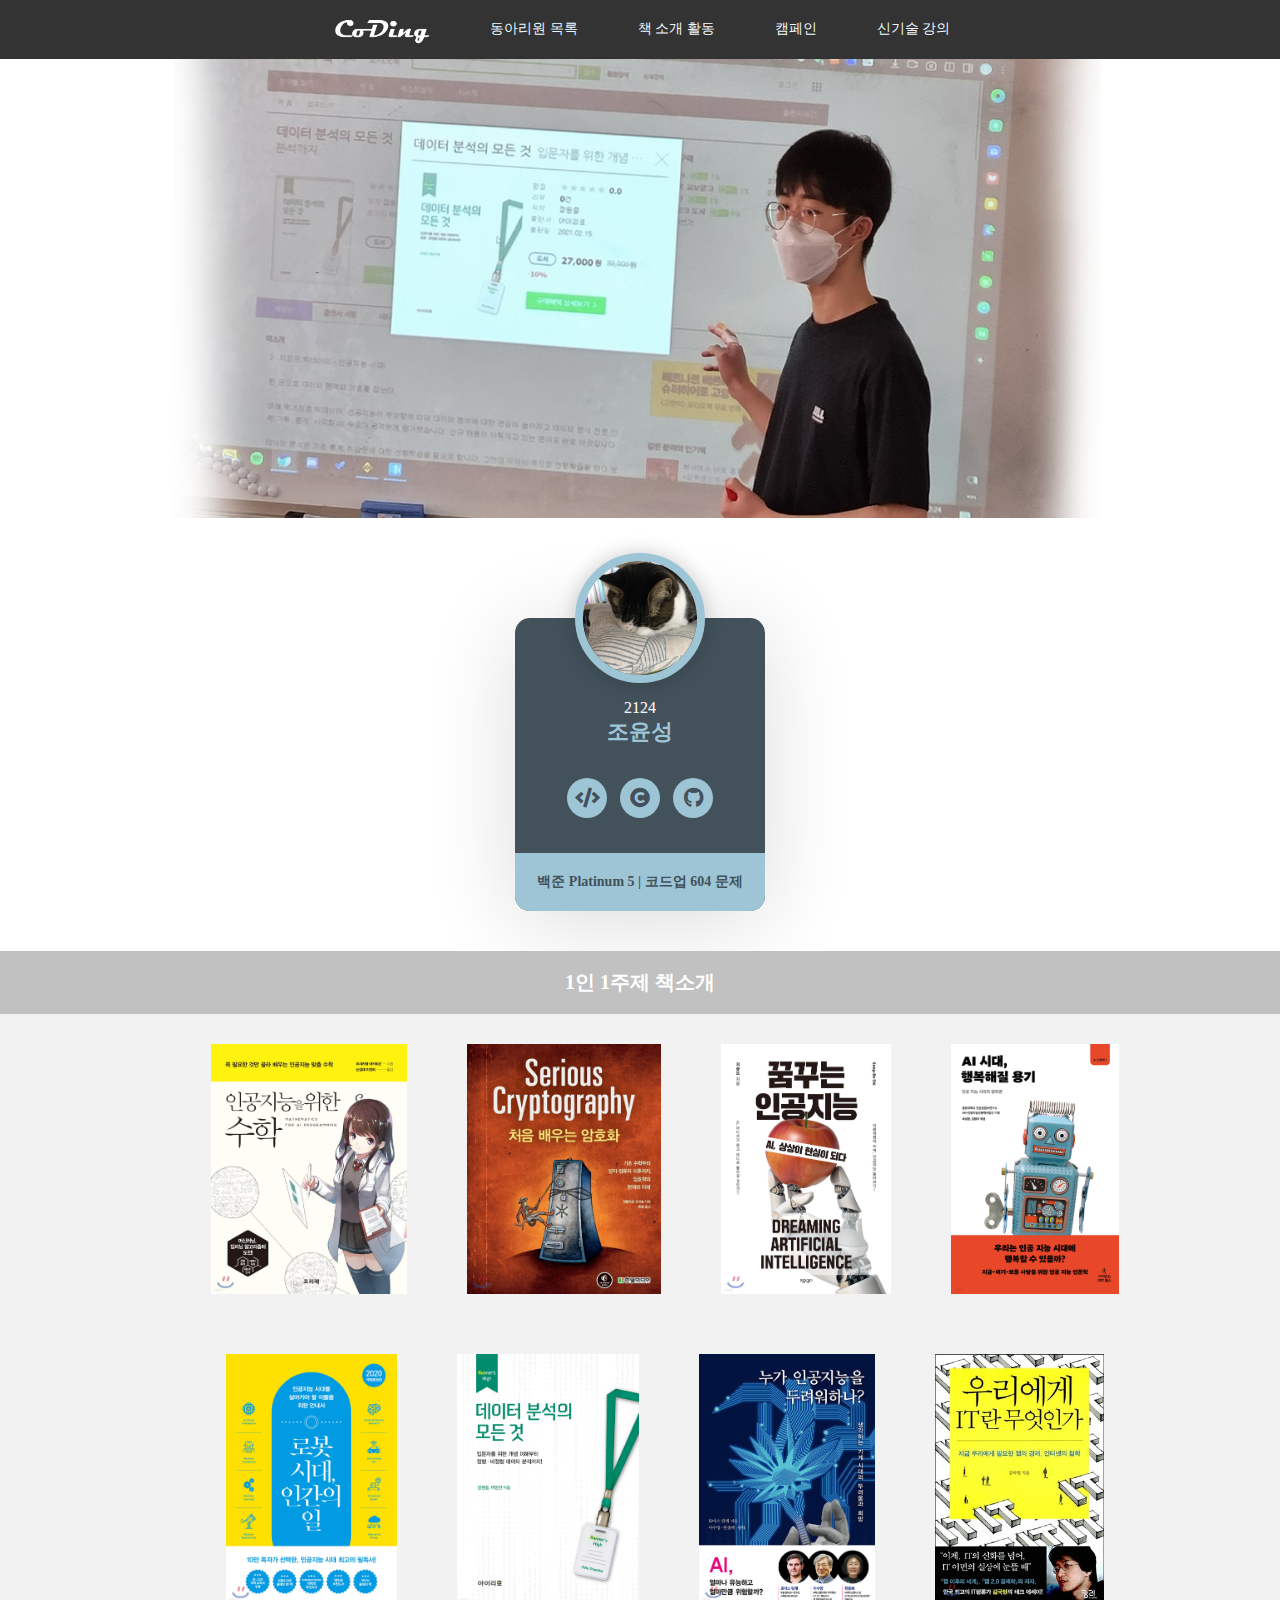
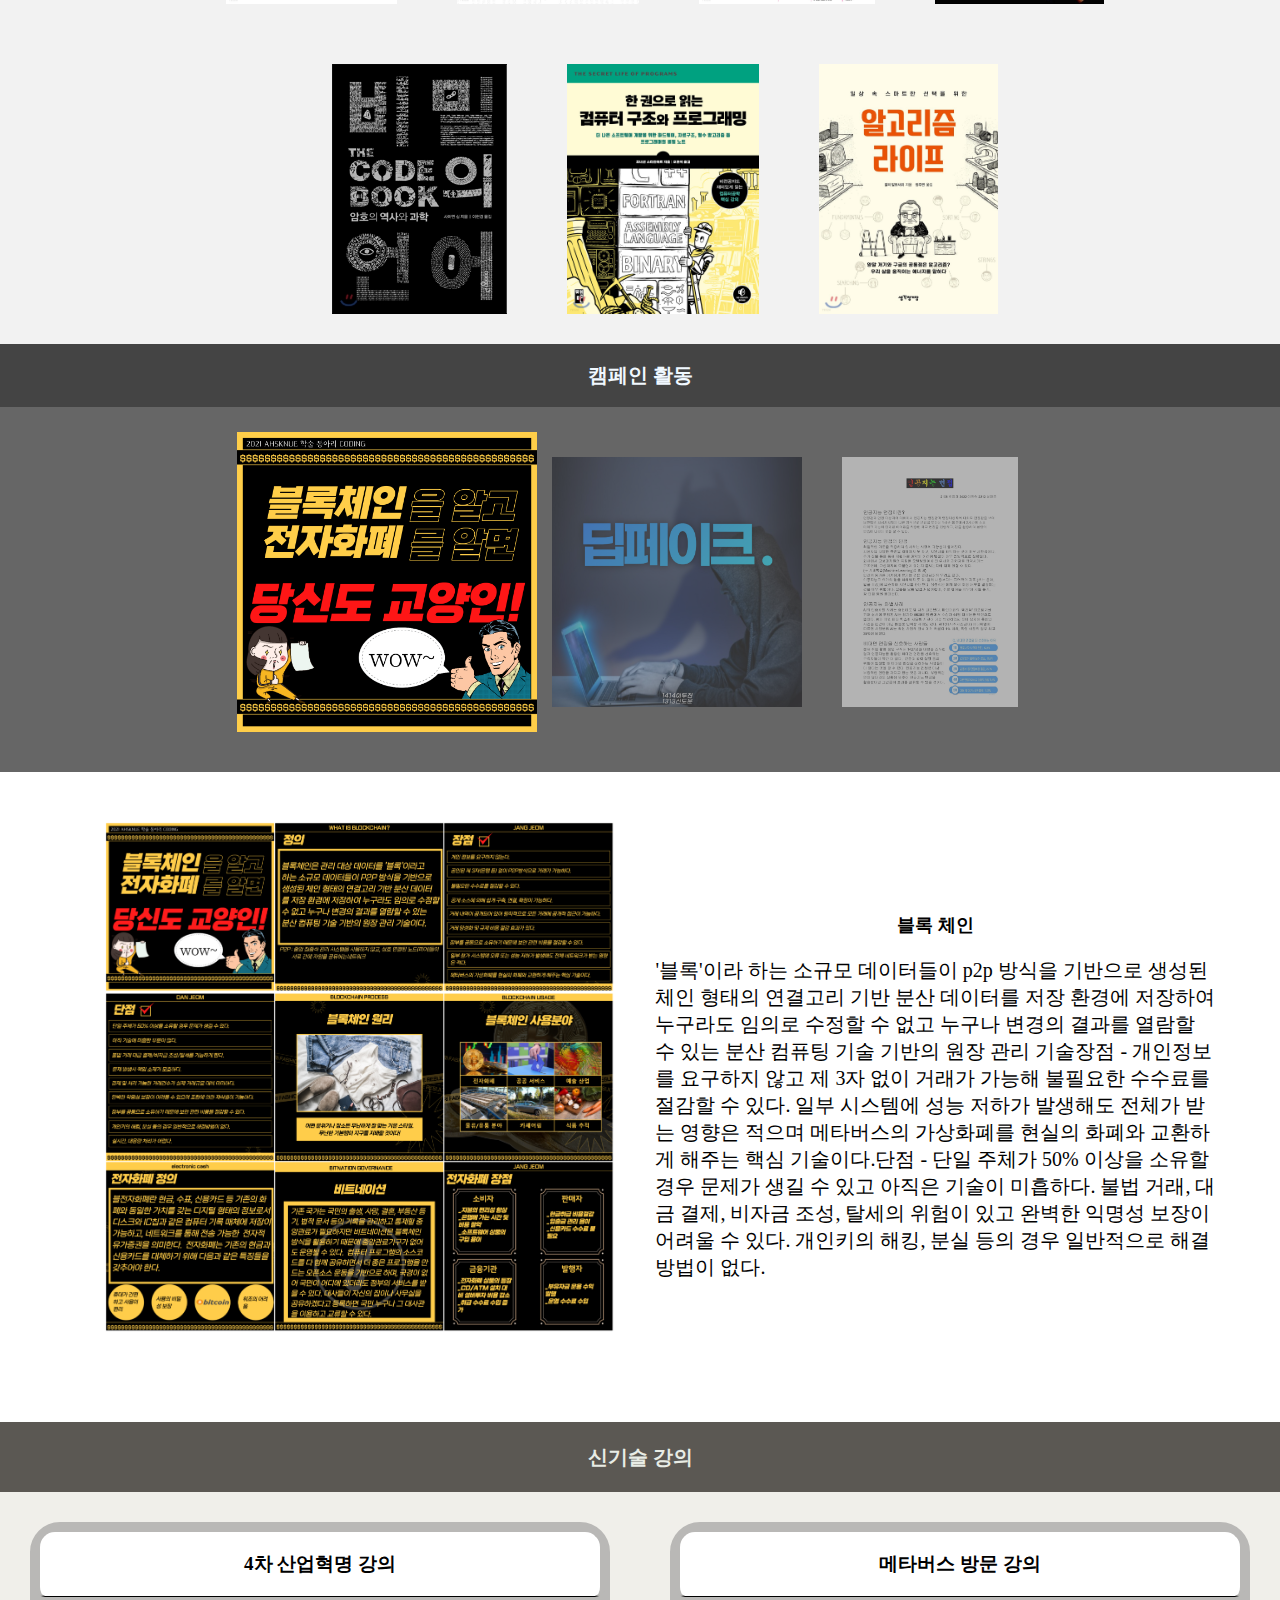
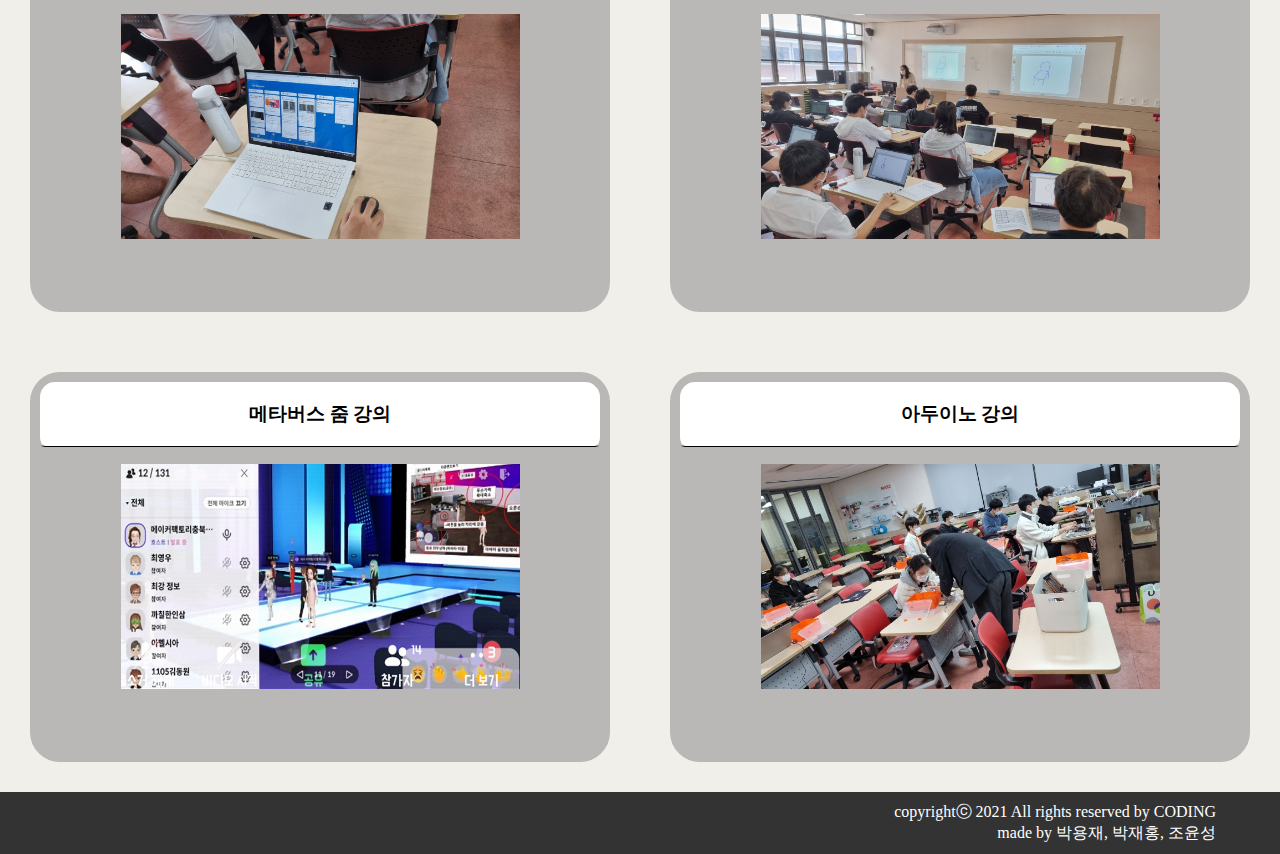
==== index.html @ 2e42cac3 "Merge branch 'Gangee' of https://github.com/i12345l/coding" ====
<html>
<head>
  <meta charset="UTF-8">
  <meta http-equiv="X-UA-Compatible" content="IE=edge">
  <meta name="viewport" content="width=device-width, initial-scale=1.0">
  <link rel="stylesheet" href="https://cdnjs.cloudflare.com/ajax/libs/font-awesome/5.15.3/css/all.min.css"/>
  <link rel="stylesheet" href="profile.css">

  <link rel="stylesheet" href="index.css" />
  <link rel="stylesheet" href="campaign.css" />
  <link rel="stylesheet" href="book.css" />
  <link rel="stylesheet" href="oj.css" />
  <link rel="stylesheet" href="./dist/assets/owl.carousel.min.css"/>
  <link rel="stylesheet" href="./dist/assets/owl.theme.default.css"/>
  <link rel="stylesheet" href="gangee.css"/> 
  <script type="text/javascript" src="index.js"></script>
  <script type="text/javascript" src="book.js"></script>
  <script type="text/javascript" src="info.js"></script>
  <title>CODING</title>
</head>
<body style="margin:0">
  <div id="logo_area">
    <a href="#logo" class="logo_button" width="100px" style="margin-top:35px;"><img src="image/CODING_LOGO.png"/ width="100px"> </a>
    <a href="#Profile_Area" class="logo_button">동아리원 목록</a>
    <a href="#book_area" class="logo_button">책 소개 활동</a>
    <a href="#campaign_area" class="logo_button">캠페인</a>
    <a href="#lecture_area" class="logo_button">신기술 강의</a>
  </div>
    <div id="logo" class="owl-carousel owl-theme">
      <div class="main_banner owl-carousel owl-theme">
        <div class="item first">
          <li><img src="image/신성빈 발표.jpg"  height="100%" ></li>
        </div>
        <div class="item second">
          <li><img src="image/인공지능 특강.jpg" height="100%"></li>
        </div>
        <div class="item third">
          <li><img src="image/코코딩.jpg"height="100%"></li>
        </div>
      </div>
    </div>
    <script src="./dist/jquery.js"></script>
    <script src="./dist/owl.carousel.min.js"></script>
    <script src="./js/app.js"></script>
  <div id="Profile_Area">
    <div class="card">
      <div class="card-header">
        <img src="image/프로필/조윤성.jpg" alt="Profile Image" class="profile-img">
      </div>
      <div class="card-body">
          <br>
          <p class="mail">2124</p>
          <a class="name">조윤성</a>
      </div>
      <div class="social-links">
        <a href="https://solved.ac/profile/i12345l" target="_blank" class="fa fa-code social-icon"></a>
        <a href="https://www.codeup.kr/userinfo.php?user=ahs1423" target="_blank" class="fa fa-copyright social-icon"></a>
        <a href="https://github.com/i12345l" target="_blank" class="fab fa-github social-icon"></a>
      </div>
      <div class="card-footer">
          <p class="count"><span>백준</span> Platinum 5 | <span>코드업</span> 604 문제</p>
      </div>
    </div>
  </div>
  <div id="book_area">
    <div id="book_title">1인 1주제 책소개</div>
    <div class="Select_Book_Area">
      <img class="Select_Book" src="image/도서/조윤성 인공지능을 위한 수학.jpg" onmouseenter="bookZoomIn(event,0)" onmouseleave="bookZoomOut(event)" onclick="BookClickOn(event, 0)">
      <img class="Select_Book" src="image/도서/김서현 처음 배우는 암호화.jpg" onmouseenter="bookZoomIn(event,1)" onmouseleave="bookZoomOut(event)" onclick="BookClickOn(event, 1)">
      <img class="Select_Book" src="image/도서/박용재 꿈꾸는 인공지능.jpg" onmouseenter="bookZoomIn(event,2)" onmouseleave="bookZoomOut(event)" onclick="BookClickOn(event, 2)">
      <img class="Select_Book" src="image/도서/박재홍 AI 시대 행복해질 용기.jpg" onmouseenter="bookZoomIn(event,3)" onmouseleave="bookZoomOut(event)" onclick="BookClickOn(event, 3)">
      <img class="Select_Book" src="image/도서/심경은 로봇 시대 인간의 일.jpg" onmouseenter="bookZoomIn(event,4)" onmouseleave="bookZoomOut(event)" onclick="BookClickOn(event, 4)">
      <img class="Select_Book" src="image/도서/신성빈 데이터 분석의 모든 것.jpg" onmouseenter="bookZoomIn(event,5)" onmouseleave="bookZoomOut(event)" onclick="BookClickOn(event, 5)">
      <img class="Select_Book" src="image/도서/이진혁 누가 인공지능을 두려워하나.jpg" onmouseenter="bookZoomIn(event,6)" onmouseleave="bookZoomOut(event)" onclick="BookClickOn(event, 6)">
      <img class="Select_Book" src="image/도서/박충훈 우리에게 IT란 무엇인가.jpg" onmouseenter="bookZoomIn(event,7)" onmouseleave="bookZoomOut(event)" onclick="BookClickOn(event, 7)">
      <img class="Select_Book" src="image/도서/신도윤 비밀의 언어.jpg" onmouseenter="bookZoomIn(event,8)" onmouseleave="bookZoomOut(event)" onclick="BookClickOn(event, 8)">
      <img class="Select_Book" src="image/도서/최영우 한 권으로 읽는 컴퓨터 구조와 프로그래밍.jpg" onmouseenter="bookZoomIn(event,9)" onmouseleave="bookZoomOut(event)" onclick="BookClickOn(event, 9)">
      <img class="Select_Book" src="image/도서/이두진 알고리즘 라이프.jpg" onmouseenter="bookZoomIn(event,10)" onmouseleave="bookZoomOut(event)" onclick="BookClickOn(event, 10)">
    </div>
  </div>
  
  <div class="Book_Modal">
    <div class="Book_Modal_Content" >
      <button class="Book_X_Button" onclick="BookClickOff(event)">X</button>
      <img id="Book_img" class="Book_In_Modal">
      <div id="Book_Text" class="Book_In_Text">text</div>
    </div>
  </div>

  <div id="campaign_area">
    <div id="campaign_title">캠페인 활동</div>
    <div id="campaign_img">
    <img
      id="info_img1"
      class="img-info"
      src="image/인포그래픽/001.png"
      onmouseenter="infoZoomIn(event, 0)"
      onmouseleave="infoZoomOut(event, 0)"
      onclick="goTog(event,0)"
    />
    <img
      id="info_img2"
      class="img-info"
      src="image/인포그래픽/딥페이크/0001.jpg"
      onmouseenter="infoZoomIn(event, 1)"
      onmouseleave="infoZoomOut(event, 1)"
      onclick="goTog(event,1)"
    />
    <img
    id="info_img3"
      class="img-info"
      src="image/인포그래픽/0001.jpg"
      onmouseenter="infoZoomIn(event, 2)"
      onmouseleave="infoZoomOut(event, 2)"
      onclick="goTog(event,2)"
    />
    </div>
    <div id="campaign_detail">
      <div class="campaign_in">
      </div>
      <img
        class="campaign_in"
        id="c_detail_img"
        src="image/인포그래픽/비트코인 1짤.png"
        height="550px"
      />
      <div class="campaign_in" id="c_texts">
        <div style="font-size: 18px;" id="c_detail_t">블록체인</div>
        <div id="c_detail_text">text</div>
      </div>
    </div>
  </div>
  <div id="lecture_area">
    <div id="lt_title">신기술 강의</div>
    <div id="lt_detail">
      <div class="lt_object">
        <div class="lt_name">4차 산업혁명 강의</div>
          <div class="lt_image"><img src="image/서울사이버대학.jpg" width="70%"></div>
      </div>
      <div class="lt_object">
        <div class="lt_name">메타버스 방문 강의 </div>
        <div class="lt_image"><img src="image/서울온라인대학.jpg" width="70%"></div>
      </div>
    </div>
  </div>
  </div>
 <div id="lecture_area">
    <div id="lt_detail">
      <div class="lt_object">
        <div class="lt_name">메타버스 줌 강의</div>
          <div class="lt_image"><img src="image/서울줌대학.jpg" width="70%"></div>
      </div>
      <div class="lt_object">
        <div class="lt_name">아두이노 강의 </div>
        <div class="lt_image"><img src="image/aduino.png" width="70%"></div>
      </div>
    </div>
  </div>

  </div>
  <div id="bottom">
    copyrightⓒ 2021 All rights reserved by CODING<br>
    made by 박용재, 박재홍, 조윤성  
</body>
</html>
---- profile.css ----
.card {
    flex-basis: 100%;
    max-width: 250px;
    margin: 30px auto 0;
    background-color: #42515a;
    box-shadow: 0 10px 90px #00000024;
    text-align: center;
    font-size: 20px;
    border-radius: 15px;
}

.card .card-header {
    position: relative;
    height: 48px;
}

.card .card-header .profile-img {
    width: 130px;
    height: 130px;
    border-radius: 1000px;
    position: absolute;
    left: 50%;
    transform: translate(-50%, -50%);
    border: 8px solid #9EC5D5;
    box-shadow: 0 0 20px #00000033;
}

.card .card-header .profile-img:hover {
    width: 180px;
    height: 180px;
    border: 8px solid #BEEBFD;
}


* {
    margin: 0;
    padding: 0;
    box-sizing: border-box;
    text-decoration: none;
    transition: 0.3s;
}

body {
    font-family: "Montserrat";
    color: #42515a;
}

.card .card-body {
    padding: 10px 40px;
    height: 77px;
}

.card .card-body .name {
    margin-top: 30px;
    font-size: 22px;
    font-weight: bold;
    color: #9EC5D5;
}

.card .card-body .name:hover {
    margin-top: 30px;
    font-size: 24px;
    color: #BEEBFD;
}

.card .card-body .mail {
    font-size: 16px;
    color: #ffffff;
}

.card .card-body .mail:hover {
    font-size: 16px;
    color: #ffffff;
}

.card .card-body .job {
    margin-top: 10px;
    font-size: 14px;
}

.card .social-links {
    display: flex;
    justify-content: center;
    align-items: center;
    margin-top: 30px;
    height: 80px;
}

.card .social-links .social-icon {
    display: inline-flex;
    align-items: center;
    justify-content: center;
    height: 40px;
    width: 40px;
    background-color: #9EC5D5;
    color: #42515a;
    font-size: 20px;
    border-radius: 100%;
    text-decoration: none;
    margin: 0 13px 30px 0;
}

.card .social-links .social-icon:last-child {
    margin-right: 0;
}

.card .social-links .social-icon:hover {
    background-color: #BEEBFD;
    height: 50px;
    width: 50px;
    text-decoration: none;
}

.card .card-footer {
    background-color: #9EC5D5;
    border-bottom-left-radius: 15px;
    border-bottom-right-radius: 15px;
    padding: 20px 0 20px 0;
}

.card .card-footer .count {
    font-size: 14px;
}

.card-footer{
    font-weight: bold;
  }
---- index.css ----
@charset "UTF-8";

html { 
  scroll-behavior: smooth; 
} 

#logo_area{
  position: fixed;
  top:0;
  z-index: 3;
  background-color:#333333;
  display: flex;
  justify-content: center;
  align-items: center;
  width: 100%;
  height: 6.5%;
  border: 0;
  color: aliceblue;
  font-size: 14px;
}

.logo_button{
  margin:30px;
}

#intro{
  display: flex;
  justify-content: center;
  align-items: center;
  width: 100%;
  height: 70%;
  border: 0;
  background-color: #cccccc;
}
* {
  box-sizing: border-box;
}


.main_banner{
  width: 640px;
  height: 480px;
  position: relative;
  margin: 0 auto;
}
.main_banner input[type=radio]{
  display: none;
}


#book_area{
  text-align: center;
}

#campaign_area{
  text-align: center;
}

#online_area{
  text-align: center;
}

a{
  text-decoration-line: none;
  color: inherit;
}


body{
  padding-top: 3%;
}

.vueCarousel{display: none;}

#bottom{
  background-color: #333333;
  padding: 10px;
  text-align: right;
  padding-right: 5%;
  color: white;
}
---- campaign.css ----
#campaign_title{
  padding :18px;
  font-size: 20px;
  font-weight: bold;
  margin-bottom: 30px;
  background-color: #444444;
}

#campaign_area{
  background-color: #666666;
  color:aliceblue;
}

#campaign_img{
  padding-bottom: 30px;
  display: flex;
  position: relative;
  justify-content: center;
  align-items: center;
}

#c_texts{
  max-width: 600px;
  display: flex;
  align-items: center;
  justify-content: center;
  flex-direction: column;
}

.img-info {
  margin: 20px;
  height: 250px;
}

.campaign_in{
  padding:20px;
  font-size: 20px;
}

#c_detail_t{
  margin-bottom: 20px;
  font-weight: bold;
}

#campaign_detail{
  padding-top: 20px;
  visibility: hidden;
  background-color: #ffffff;
  height: 0vh;
  transition: all 0.3s;
  text-align: left;
  color: black;
  display: flex;
  justify-content: center;
  flex:1;
}



@keyframes fadein {
  from {
      opacity:0;
  }
  to {
      opacity:1;
  }
}

@keyframes fadeout {
  from {
      opacity:1;
  }
  to {
      opacity:0;
  }
}

@keyframes fadeout_s {
  from {
      opacity:1;
  }
  to {
      opacity:0.5;
  }
}

@keyframes fadein_s {
  from {
      opacity:0.5;
  }
  to {
      opacity:1;
  }
}
---- book.css ----
#Profile_Area{
    margin-top: 100px;
    text-align: center;
}

#book_title{
    background-color:#c1c1c1;
    color:white;
    padding: 18px;
    font-size: 20px;
    font-weight: bold;
    margin-top: 40px;
}

.Select_Book_Area{
    background-color: #f2f2f2;
    position: relative;
    display: flex;
    justify-content: center;
    align-items: center;
    flex-wrap: wrap;
    padding-left: 100px;
    padding-right: 50px;
}

.Select_Book{
    height: 250px;
    margin: 30px;
    cursor: pointer;
    position: relative;
    
}

.Book_In_Text{
    border: 10px;
    position: relative;
    float: right;
    right: -20%; top:5%;
    width: 500px;
    margin-right: 20px;
    font-size: 80%;
    margin-left: 0;
    padding-left: 0;
}

.Book_In_Modal{
    max-width: 25%;
    position: relative;
    float: left;
    top:20px; left:40px;
}

.Book_Modal{ 
    position:fixed; 
    background: rgba(0,0,0,0.4); 
    width: 100%; height: 100%;
    top:0px; left:0px;
    display: none;
    z-index: 100;
}

.Book_Modal_Content{
    width:70%; height:60%;
    background:#fff; border-radius:10px;
    position:absolute; left:50%; top: 50%;
    transform: translate(-50%,-50%);
    box-sizing:border-box; padding:50px 0;
    text-align: right;
    display: flex;
    line-height:23px;
}

.Book_X_Button{
    background-color: white;
    border: none;
    position: absolute;
    right: 5%; top:5%;
    font-size: 130%;
    color: gray;
    cursor:pointer;
}

.Profile{
    height: 10%;
    border-radius:10px;
}
---- oj.css ----
#oj_detail{
  height: 300px;
  display: flex;
  justify-content: center;
  background-color: #e8ece5;
  color: #a0a19d;
}

#oj_title{
  height: 50px;
  background-color: #a0a19d;
  color: #e8ece5;
  font-weight:bold;
  font-size: 20px;
  display: flex;
  align-items: center;
  justify-content: center;
}

.oj_object{
  width: 300px;
  margin: 20px;
  border: solid 1px black;
  border-radius: 3px;
  padding: 0;
  text-align: left;
}

.oj_name{
  display: flex;
  align-items: center;
  justify-content: center;
  height: 70px;
  color : black;
  font-size: 17px;
  font-weight: bold;
  background-color: aliceblue;
  border-radius: 1px;
  border-bottom: solid 1px black;
}

.tier{
  margin:20px;
  display: flex;
  flex-direction: column;
}
---- gangee.css ----
#lt_detail{
    height: 450px;
    display: flex;
    justify-content: center;
    background-color: #f0efea;
    color: #a0a19d;
  }
  
  #lt_title{
    height: 70px;
    background-color: #5B5853;
    color: #e8ece5;
    font-weight:bold;
    font-size: 20px;
    display: flex;
    align-items: center;
    justify-content: center;
  }
  
  .lt_object{
    width: 800px;
    margin-right: 30px;
    margin-left: 30px;
    margin-top: 30px;
    margin-bottom: 30px;
    border: solid 5px #b9b8b6;
    background-color: #b9b8b6;
    border-radius: 3px;
    padding: 0;
    text-align: center;
    border-radius: 30px;
  }
  
  .lt_name{
    display: flex;
    align-items: center;
    justify-content: center;
    height: 70px;
    color : black;
    font-size: 19px;
    font-weight: bold;
    border: solid 5px #b9b8b6;
    background-color: rgb(255, 255, 255);
    border-radius: 20px 20px 10px 10px;
    border-bottom: solid 1px black;
  }
  
  .lt_image{
    display: flex;
    align-items: center;
    justify-content: center;
    margin-top: 17px;
    color : black;
  }
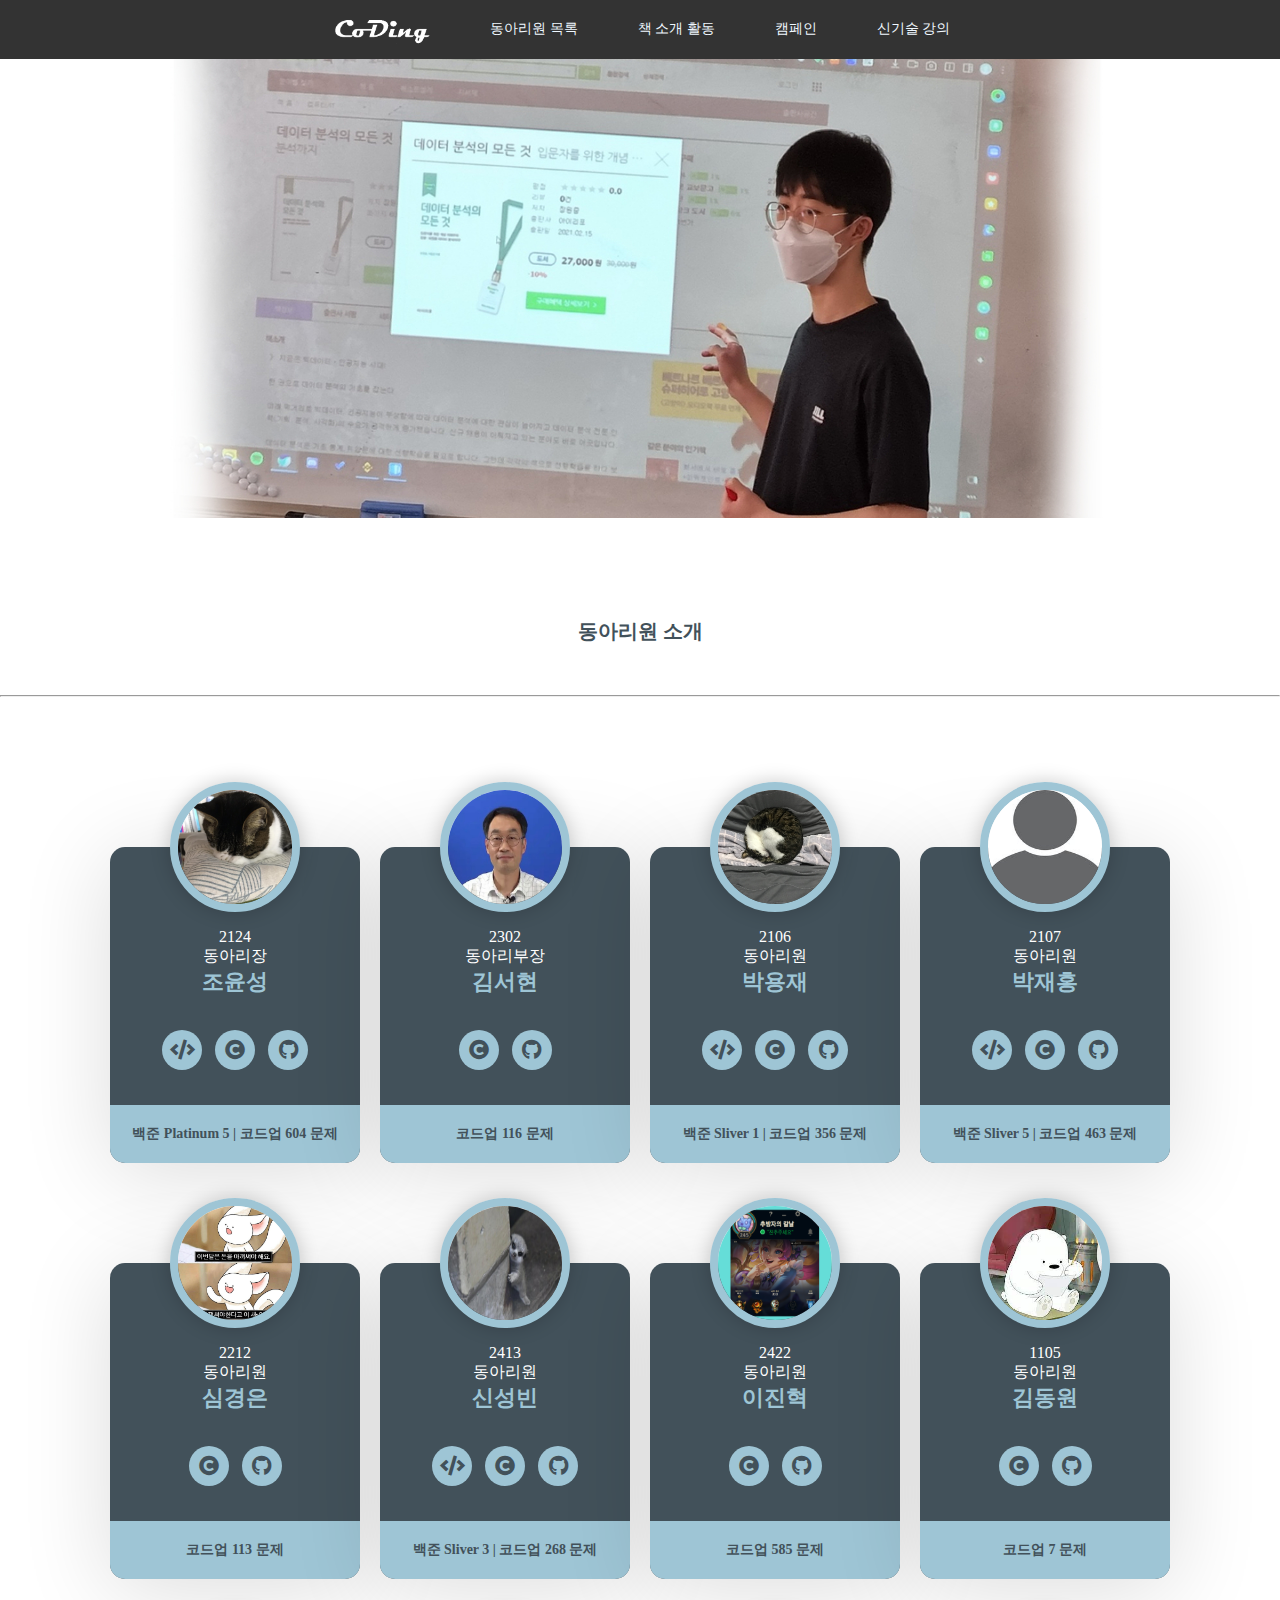
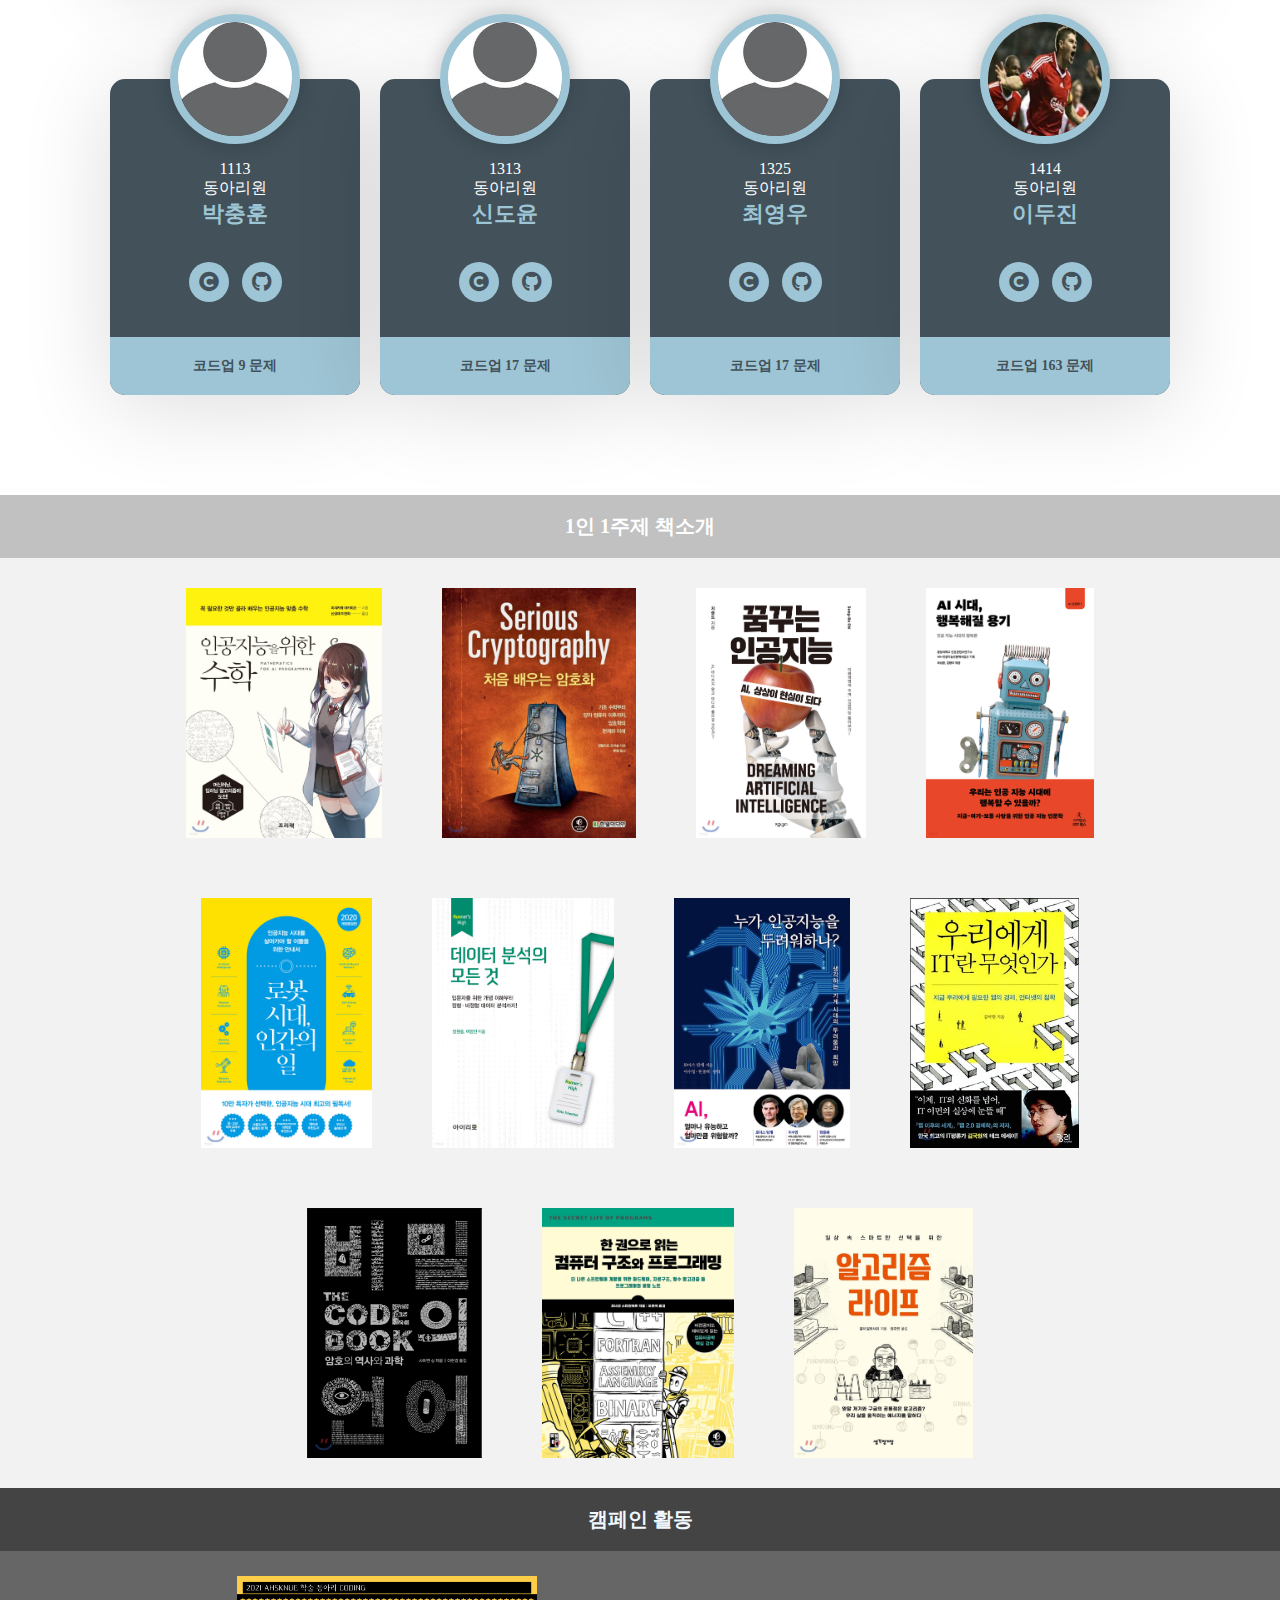
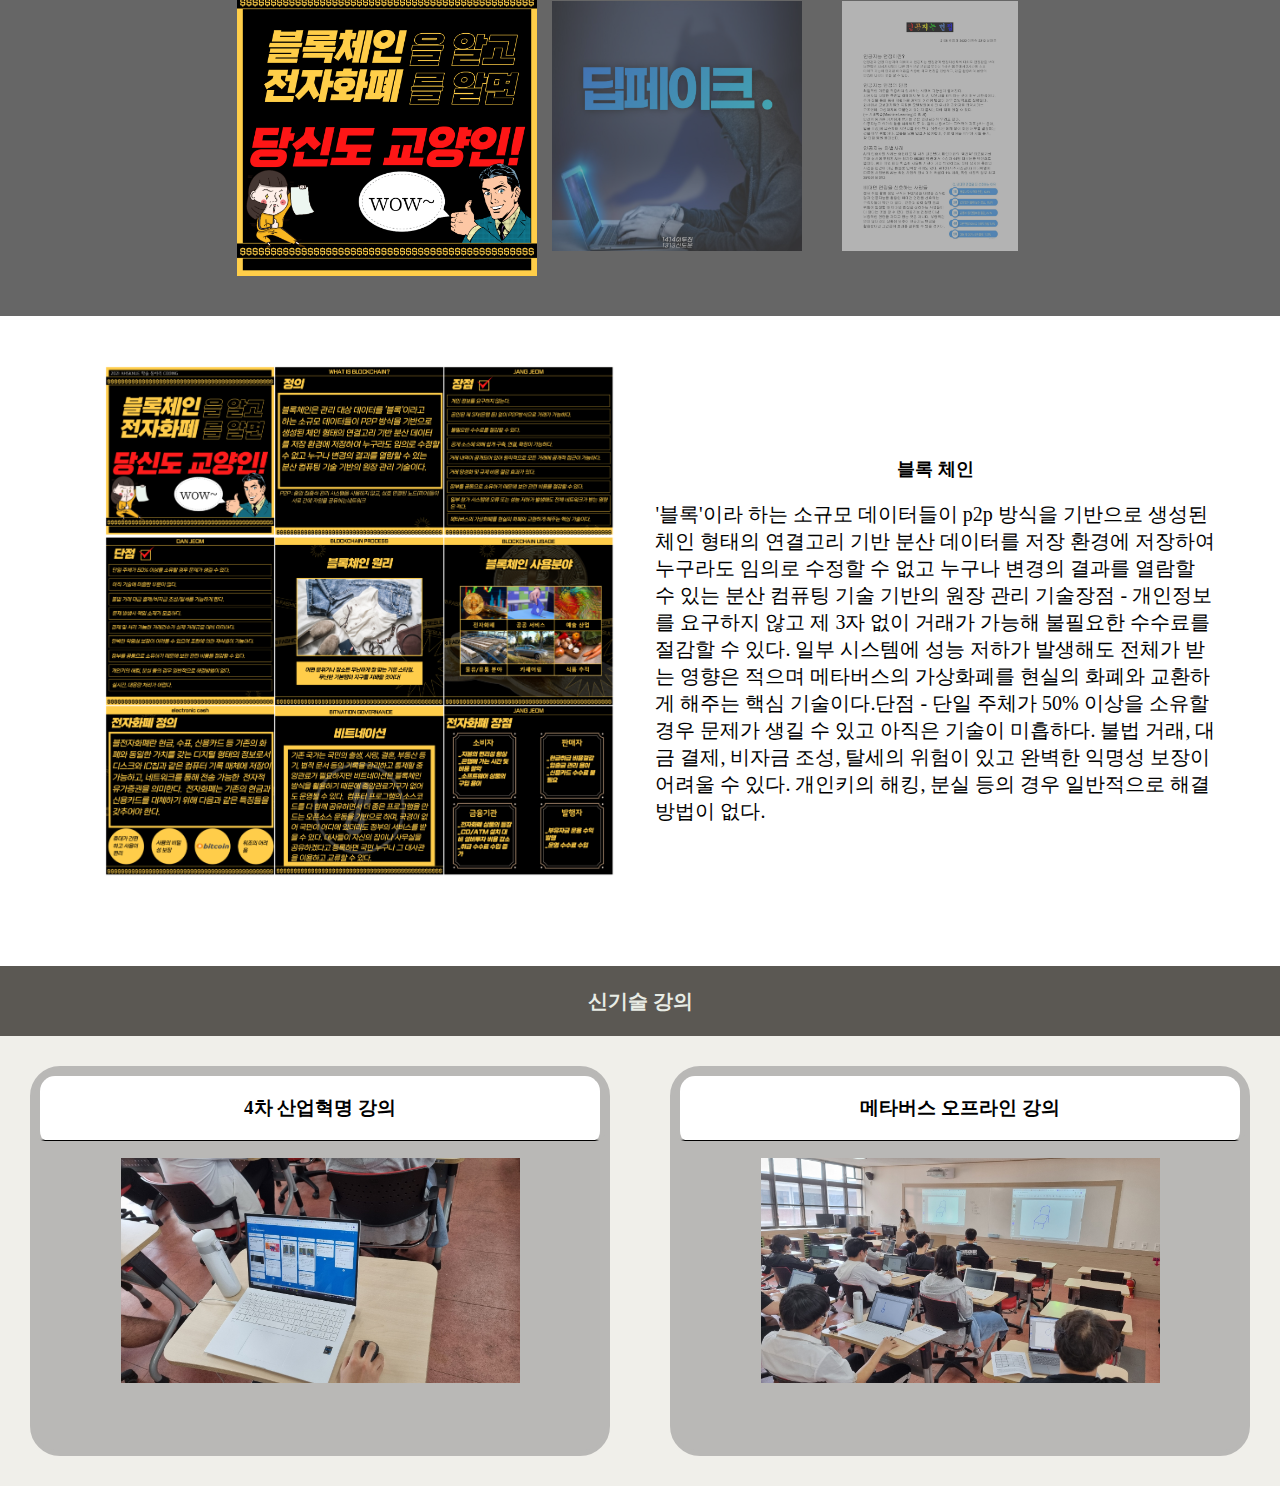
==== commit a9c3ce25: "profile_end?" ====
--- a/index.html
+++ b/index.html
@@ -21,12 +21,13 @@
 <body style="margin:0">
   <div id="logo_area">
     <a href="#logo" class="logo_button" width="100px" style="margin-top:35px;"><img src="image/CODING_LOGO.png"/ width="100px"> </a>
-    <a href="#Profile_Area" class="logo_button">동아리원 목록</a>
+    <a href="#Profile_Title" class="logo_button">동아리원 목록</a>
     <a href="#book_area" class="logo_button">책 소개 활동</a>
     <a href="#campaign_area" class="logo_button">캠페인</a>
     <a href="#lecture_area" class="logo_button">신기술 강의</a>
   </div>
-    <div id="logo" class="owl-carousel owl-theme">
+  
+    <div class="owl-carousel owl-theme">
       <div class="main_banner owl-carousel owl-theme">
         <div class="item first">
           <li><img src="image/신성빈 발표.jpg"  height="100%" ></li>
@@ -42,6 +43,9 @@
     <script src="./dist/jquery.js"></script>
     <script src="./dist/owl.carousel.min.js"></script>
     <script src="./js/app.js"></script>
+
+  <div id="Profile_Title">동아리원 소개</div>
+  <div style="display:flex; justify-content:center;"><hr width="1500px"></div>
   <div id="Profile_Area">
     <div class="card">
       <div class="card-header">
@@ -49,7 +53,7 @@
       </div>
       <div class="card-body">
           <br>
-          <p class="mail">2124</p>
+          <p class="mail">2124<br>동아리장</p>
           <a class="name">조윤성</a>
       </div>
       <div class="social-links">
@@ -61,6 +65,207 @@
           <p class="count"><span>백준</span> Platinum 5 | <span>코드업</span> 604 문제</p>
       </div>
     </div>
+
+    <div class="card">
+      <div class="card-header">
+        <img src="image/프로필/김서현.jpg" alt="Profile Image" class="profile-img">
+      </div>
+      <div class="card-body">
+          <br>
+          <p class="mail">2302<br>동아리부장</p>
+          <a class="name">김서현</a>
+      </div>
+      <div class="social-links">
+        <a href="https://www.codeup.kr/userinfo.php?user=ahs1423" target="_blank" class="fa fa-copyright social-icon"></a>
+        <a href="https://github.com/956956956" target="_blank" class="fab fa-github social-icon"></a>
+      </div>
+      <div class="card-footer">
+          <p class="count"><span>코드업</span> 116 문제</p>
+      </div>
+    </div>
+
+    <div class="card">
+      <div class="card-header">
+        <img src="image/프로필/박용재.jpg" alt="Profile Image" class="profile-img">
+      </div>
+      <div class="card-body">
+          <br>
+          <p class="mail">2106<br>동아리원</p>
+          <a class="name">박용재</a>
+      </div>
+      <div class="social-links">
+        <a href="https://solved.ac/profile/pyj5341" target="_blank" class="fa fa-code social-icon"></a>
+        <a href="https://www.codeup.kr/userinfo.php?user=ahs1206" target="_blank" class="fa fa-copyright social-icon"></a>
+        <a href="https://github.com/Amelcya" target="_blank" class="fab fa-github social-icon"></a>
+      </div>
+      <div class="card-footer">
+          <p class="count"><span>백준</span> Sliver 1 | <span>코드업</span> 356 문제</p>
+      </div>
+    </div>
+    
+    <div class="card">
+      <div class="card-header">
+        <img src="image/프로필/프로필 준비중.jpg" alt="Profile Image" class="profile-img">
+      </div>
+      <div class="card-body">
+        <br>
+        <p class="mail">2107<br>동아리원</p>
+        <a class="name">박재홍</a>
+      </div>
+      <div class="social-links">
+        <a href="https://solved.ac/profile/stkcoding" target="_blank" class="fa fa-code social-icon"></a>
+        <a href="https://www.codeup.kr/userinfo.php?user=jhp3808" target="_blank" class="fa fa-copyright social-icon"></a>
+        <a href="https://github.com/stonekids" target="_blank" class="fab fa-github social-icon"></a>
+      </div>
+      <div class="card-footer">
+        <p class="count"><span>백준</span> Sliver 5 | <span>코드업</span> 463 문제</p>
+      </div>
+    </div>
+    
+    <div class="card">
+      <div class="card-header">
+        <img src="image/프로필/심경은.jpg" alt="Profile Image" class="profile-img">
+      </div>
+      <div class="card-body">
+        <br>
+        <p class="mail">2212<br>동아리원</p>
+        <a class="name">심경은</a>
+      </div>
+      <div class="social-links">
+        <a href="https://www.codeup.kr/userinfo.php?user=ahs1423" target="_blank" class="fa fa-copyright social-icon"></a>
+        <a href="https://github.com/ske2320" target="_blank" class="fab fa-github social-icon"></a>
+      </div>
+      <div class="card-footer">
+        <p class="count"><span>코드업</span> 113 문제</p>
+      </div>
+    </div>
+    
+    <div class="card">
+      <div class="card-header">
+        <img src="image/프로필/신성빈.jpg" alt="Profile Image" class="profile-img">
+      </div>
+      <div class="card-body">
+        <br>
+        <p class="mail">2413<br>동아리원</p>
+        <a class="name">신성빈</a>
+      </div>
+      <div class="social-links">
+        <a href="https://solved.ac/profile/24139th" target="_blank" class="fa fa-code social-icon"></a>
+        <a href="https://www.codeup.kr/userinfo.php?user=ahs1423" target="_blank" class="fa fa-copyright social-icon"></a>
+        <a href="https://github.com/Benzkr-ssb" target="_blank" class="fab fa-github social-icon"></a>
+      </div>
+      <div class="card-footer">
+        <p class="count"><span>백준</span> Sliver 3 | <span>코드업</span> 268 문제</p>
+      </div>
+    </div>
+    
+    <div class="card">
+      <div class="card-header">
+        <img src="image/프로필/이진혁.png" alt="Profile Image" class="profile-img">
+      </div>
+      <div class="card-body">
+        <br>
+        <p class="mail">2422<br>동아리원</p>
+        <a class="name">이진혁</a>
+      </div>
+      <div class="social-links">
+        <a href="https://www.codeup.kr/userinfo.php?user=dlwlsgur" target="_blank" class="fa fa-copyright social-icon"></a>
+        <a href="https://github.com/JinHyeokl" target="_blank" class="fab fa-github social-icon"></a>
+      </div>
+      <div class="card-footer">
+        <p class="count"><span>코드업</span> 585 문제</p>
+      </div>
+    </div>
+    
+    <div class="card">
+      <div class="card-header">
+        <img src="image/프로필/김동원.jpg" alt="Profile Image" class="profile-img">
+      </div>
+      <div class="card-body">
+        <br>
+        <p class="mail">1105<br>동아리원</p>
+        <a class="name">김동원</a>
+      </div>
+      <div class="social-links">
+        <a href="https://www.codeup.kr/userinfo.php?user=ahs1423" target="_blank" class="fa fa-copyright social-icon"></a>
+        <a href="https://github.com/kdongwon1205" target="_blank" class="fab fa-github social-icon"></a>
+      </div>
+      <div class="card-footer">
+        <p class="count"><span>코드업</span> 7 문제</p>
+      </div>
+    </div>
+    
+    <div class="card">
+      <div class="card-header">
+      <img src="image/프로필/프로필 준비중.jpg" alt="Profile Image" class="profile-img">
+    </div>
+    <div class="card-body">
+      <br>
+      <p class="mail">1113<br>동아리원</p>
+      <a class="name">박충훈</a>
+    </div>
+    <div class="social-links">
+      <a href="https://www.codeup.kr/userinfo.php?user=ahs1423" target="_blank" class="fa fa-copyright social-icon"></a>
+      <a href="https://github.com/gh3860" target="_blank" class="fab fa-github social-icon"></a>
+    </div>
+    <div class="card-footer">
+      <p class="count"><span>코드업</span> 9 문제</p>
+    </div>
+  </div>
+  
+  <div class="card">
+    <div class="card-header">
+      <img src="image/프로필/프로필 준비중.jpg" alt="Profile Image" class="profile-img">
+    </div>
+    <div class="card-body">
+      <br>
+      <p class="mail">1313<br>동아리원</p>
+      <a class="name">신도윤</a>
+    </div>
+    <div class="social-links">
+      <a href="https://www.codeup.kr/userinfo.php?user=ahs1423" target="_blank" class="fa fa-copyright social-icon"></a>
+      <a href="https://github.com/sdy13130" target="_blank" class="fab fa-github social-icon"></a>
+    </div>
+    <div class="card-footer">
+      <p class="count"><span>코드업</span> 17 문제</p>
+    </div>
+  </div>
+  
+  <div class="card">
+    <div class="card-header">
+      <img src="image/프로필/프로필 준비중.jpg" alt="Profile Image" class="profile-img">
+    </div>
+    <div class="card-body">
+      <br>
+      <p class="mail">1325<br>동아리원</p>
+      <a class="name">최영우</a>
+    </div>
+    <div class="social-links">
+      <a href="https://www.codeup.kr/userinfo.php?user=ahs1423" target="_blank" class="fa fa-copyright social-icon"></a>
+      <a href="https://github.com/ghj2833" target="_blank" class="fab fa-github social-icon"></a>
+    </div>
+    <div class="card-footer">
+      <p class="count"><span>코드업</span> 17 문제</p>
+    </div>
+  </div>
+  
+  <div class="card">
+    <div class="card-header">
+      <img src="image/프로필/이두진.jpg" alt="Profile Image" class="profile-img">
+    </div>
+    <div class="card-body">
+      <br>
+      <p class="mail">1414<br>동아리원</p>
+      <a class="name">이두진</a>
+    </div>
+    <div class="social-links">
+      <a href="https://www.codeup.kr/userinfo.php?user=ahs1423" target="_blank" class="fa fa-copyright social-icon"></a>
+      <a href="https://github.com/doojin1414" target="_blank" class="fab fa-github social-icon"></a>
+    </div>
+    <div class="card-footer">
+      <p class="count"><span>코드업</span> 163 문제</p>
+    </div>
+  </div>
   </div>
   <div id="book_area">
     <div id="book_title">1인 1주제 책소개</div>
@@ -138,28 +343,11 @@
           <div class="lt_image"><img src="image/서울사이버대학.jpg" width="70%"></div>
       </div>
       <div class="lt_object">
-        <div class="lt_name">메타버스 방문 강의 </div>
+        <div class="lt_name">메타버스 오프라인 강의 </div>
         <div class="lt_image"><img src="image/서울온라인대학.jpg" width="70%"></div>
       </div>
     </div>
   </div>
   </div>
- <div id="lecture_area">
-    <div id="lt_detail">
-      <div class="lt_object">
-        <div class="lt_name">메타버스 줌 강의</div>
-          <div class="lt_image"><img src="image/서울줌대학.jpg" width="70%"></div>
-      </div>
-      <div class="lt_object">
-        <div class="lt_name">아두이노 강의 </div>
-        <div class="lt_image"><img src="image/aduino.png" width="70%"></div>
-      </div>
-    </div>
-  </div>
-
-  </div>
-  <div id="bottom">
-    copyrightⓒ 2021 All rights reserved by CODING<br>
-    made by 박용재, 박재홍, 조윤성  
 </body>
 </html>--- a/profile.css
+++ b/profile.css
@@ -1,7 +1,7 @@
 .card {
     flex-basis: 100%;
     max-width: 250px;
-    margin: 30px auto 0;
+    margin: 100px auto 0;
     background-color: #42515a;
     box-shadow: 0 10px 90px #00000024;
     text-align: center;
@@ -47,7 +47,7 @@
 
 .card .card-body {
     padding: 10px 40px;
-    height: 77px;
+    height: 100px;
 }
 
 .card .card-body .name {
@@ -124,4 +124,12 @@
 
 .card-footer{
     font-weight: bold;
-  }+}
+
+#Profile_Title{
+    text-align: center;
+    margin-top: 100px;
+    margin-bottom: 50px;
+    font-size: 20px;
+    font-weight: bold;
+}--- a/book.css
+++ b/book.css
@@ -1,6 +1,13 @@
 #Profile_Area{
-    margin-top: 100px;
-    text-align: center;
+    position: relative;
+    margin-top: 50px;
+    margin-bottom: 100px;
+    display: flex;
+    justify-content: center;
+    align-items: center;
+    flex-wrap: wrap;
+    padding-left: 100px;
+    padding-right: 100px;
 }
 
 #book_title{
@@ -9,7 +16,6 @@
     padding: 18px;
     font-size: 20px;
     font-weight: bold;
-    margin-top: 40px;
 }
 
 .Select_Book_Area{
@@ -20,7 +26,7 @@
     align-items: center;
     flex-wrap: wrap;
     padding-left: 100px;
-    padding-right: 50px;
+    padding-right: 100px;
 }
 
 .Select_Book{
@@ -35,19 +41,14 @@
     border: 10px;
     position: relative;
     float: right;
-    right: -20%; top:5%;
-    width: 500px;
-    margin-right: 20px;
-    font-size: 80%;
-    margin-left: 0;
-    padding-left: 0;
+    right: 18%; top:5%;
 }
 
 .Book_In_Modal{
     max-width: 25%;
     position: relative;
     float: left;
-    top:20px; left:40px;
+    top:20px; left:80px;
 }
 
 .Book_Modal{ 
@@ -66,7 +67,6 @@
     transform: translate(-50%,-50%);
     box-sizing:border-box; padding:50px 0;
     text-align: right;
-    display: flex;
     line-height:23px;
 }
 
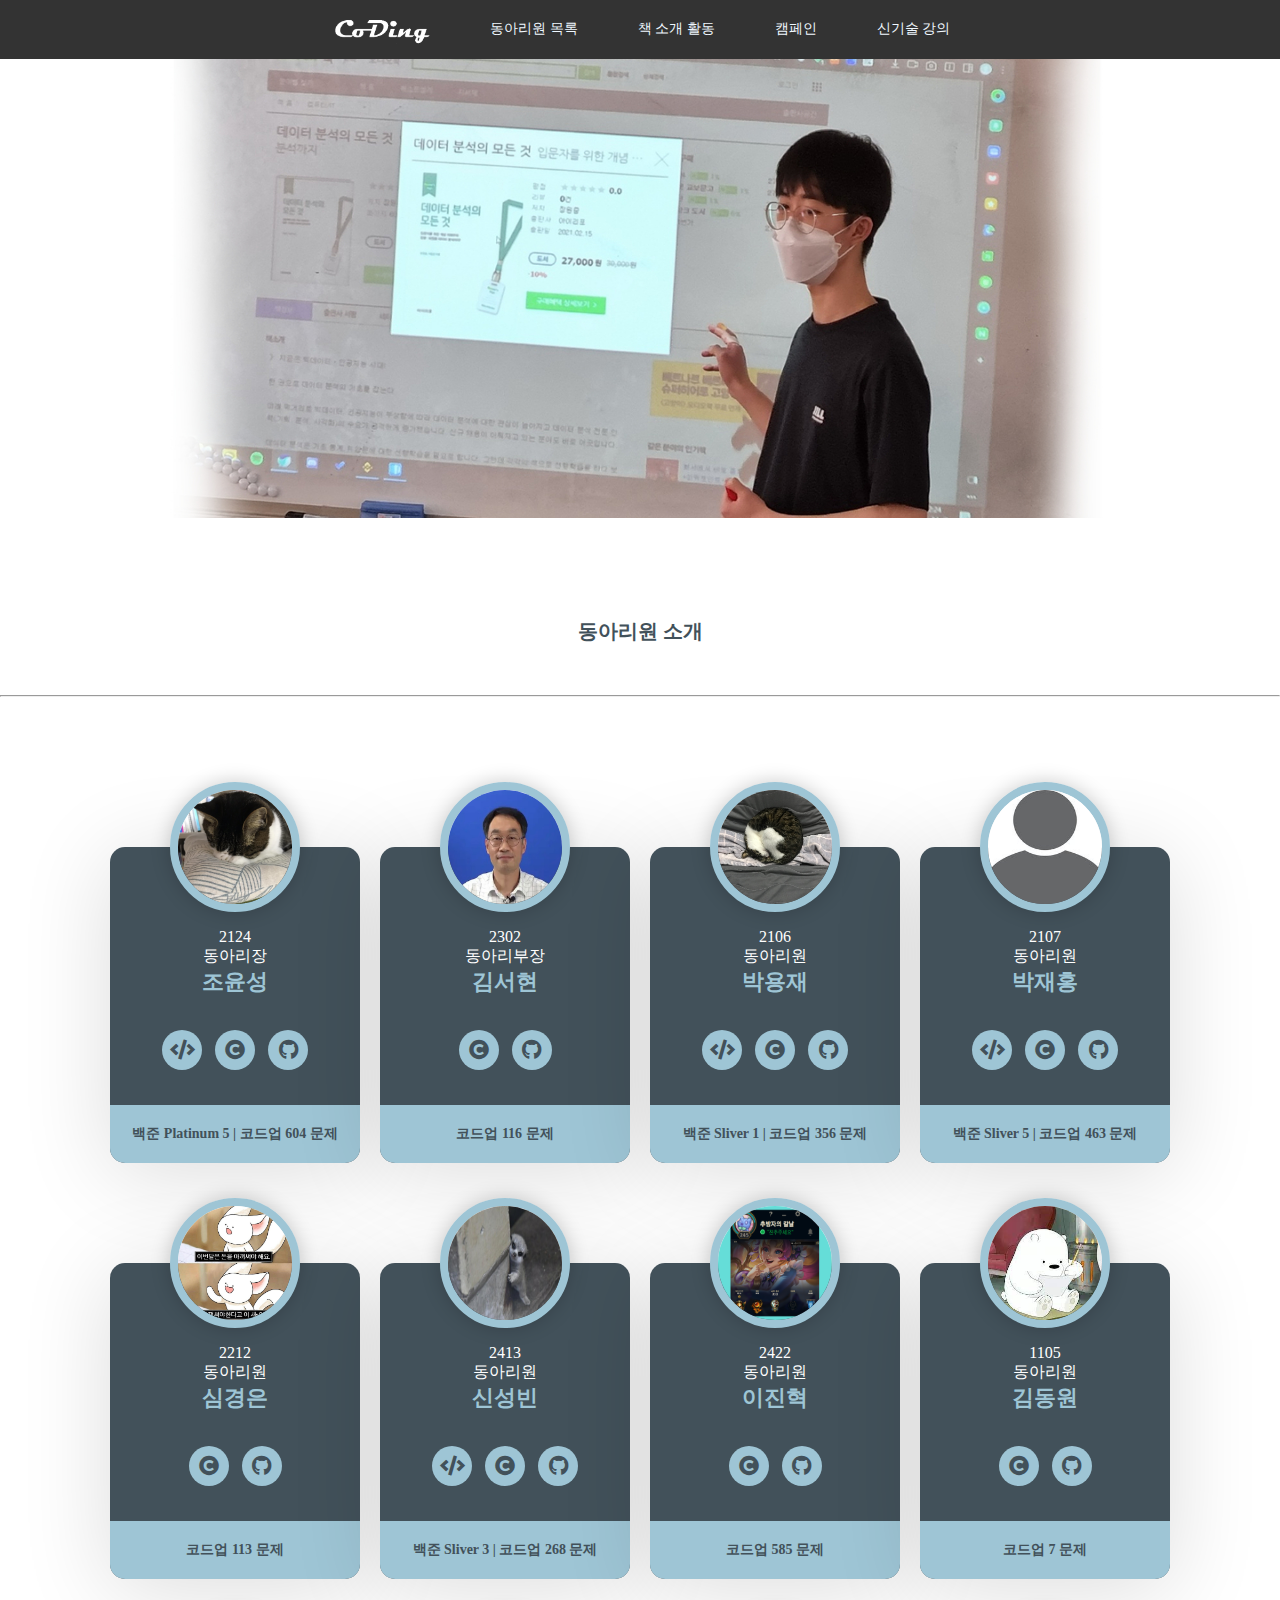
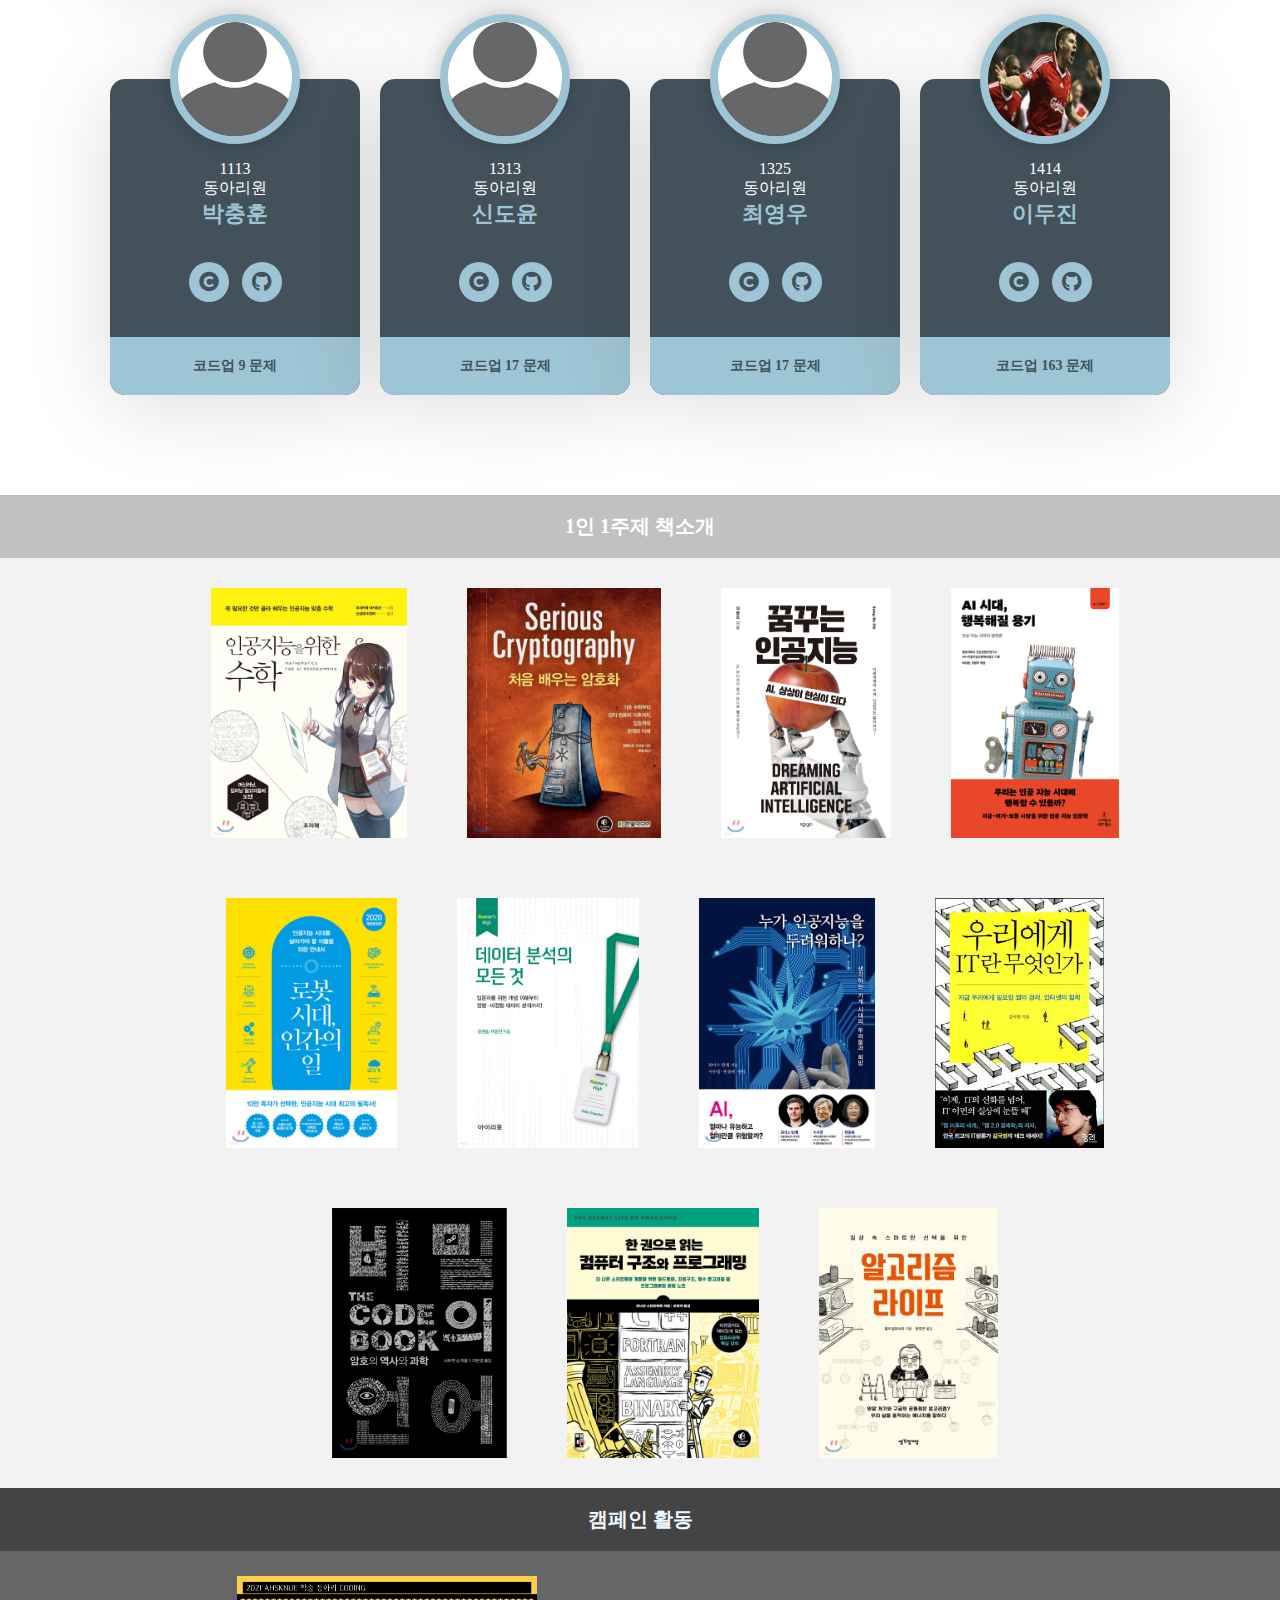
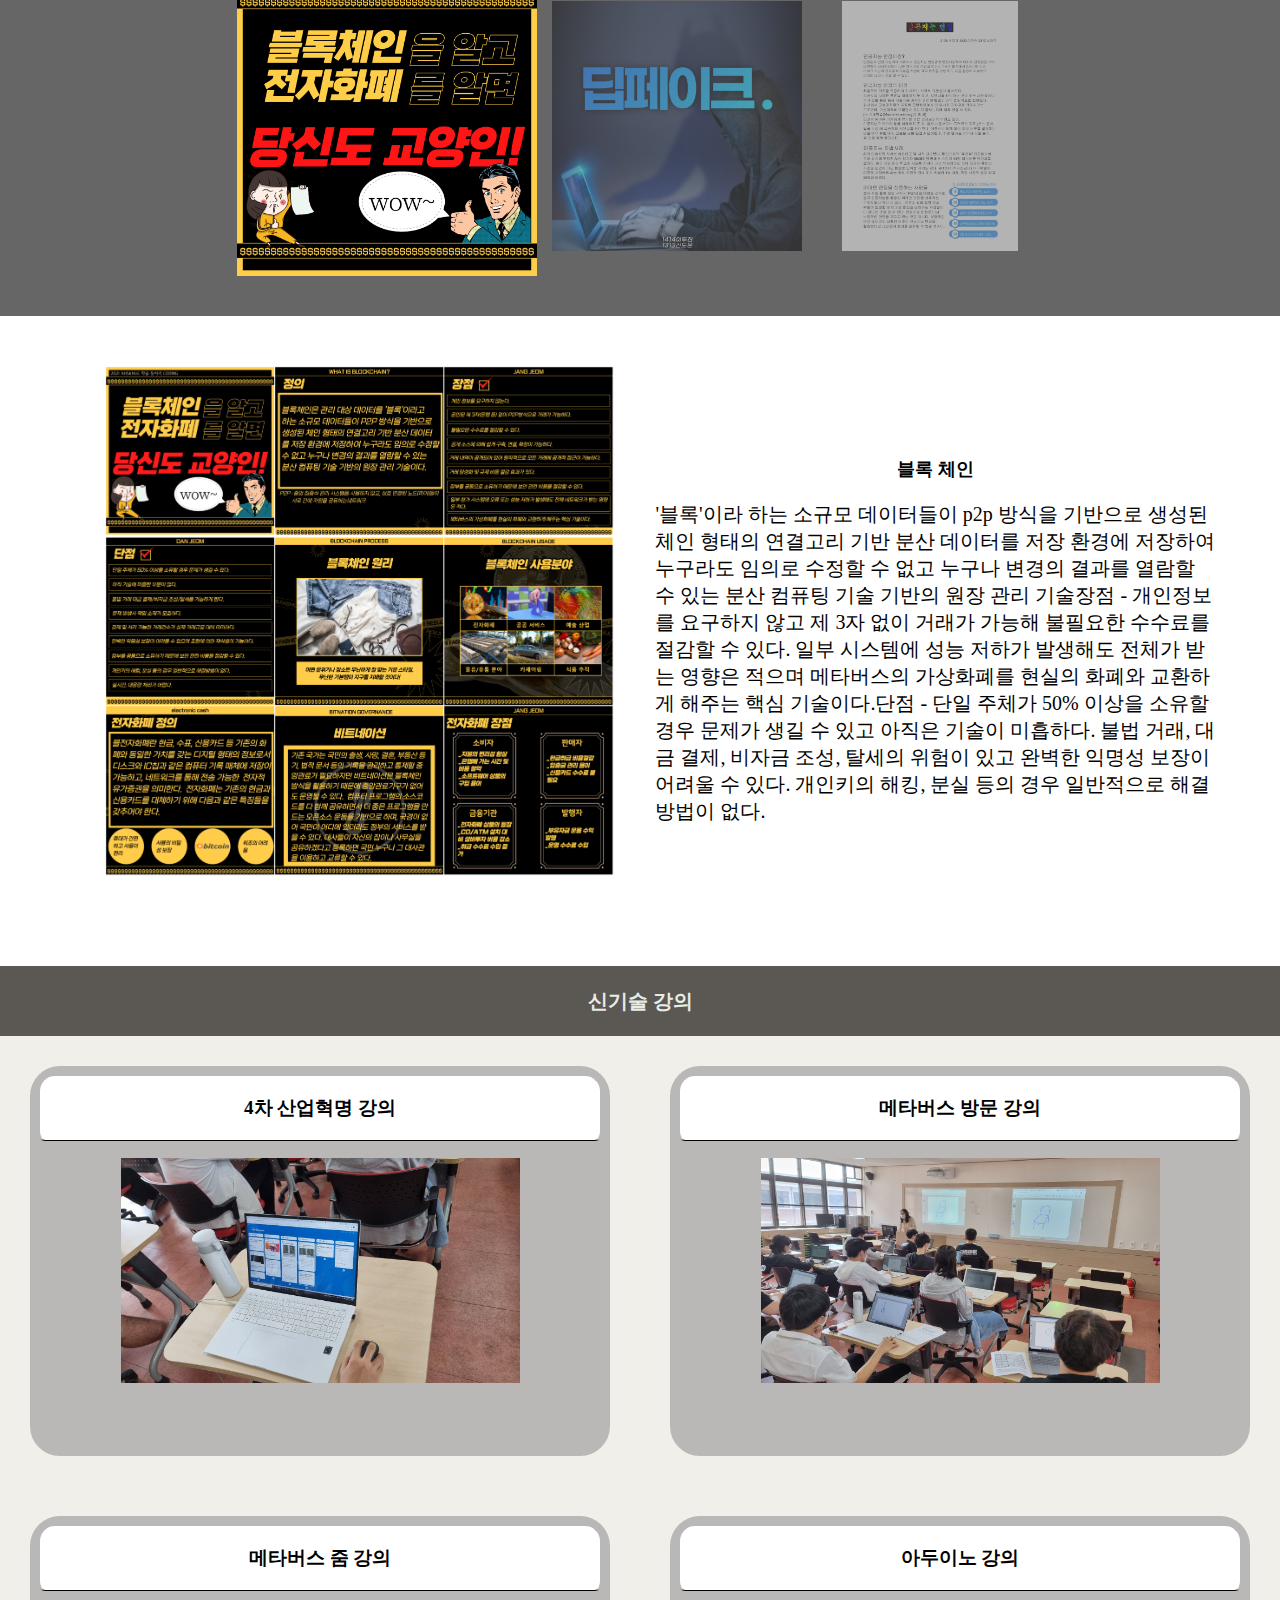
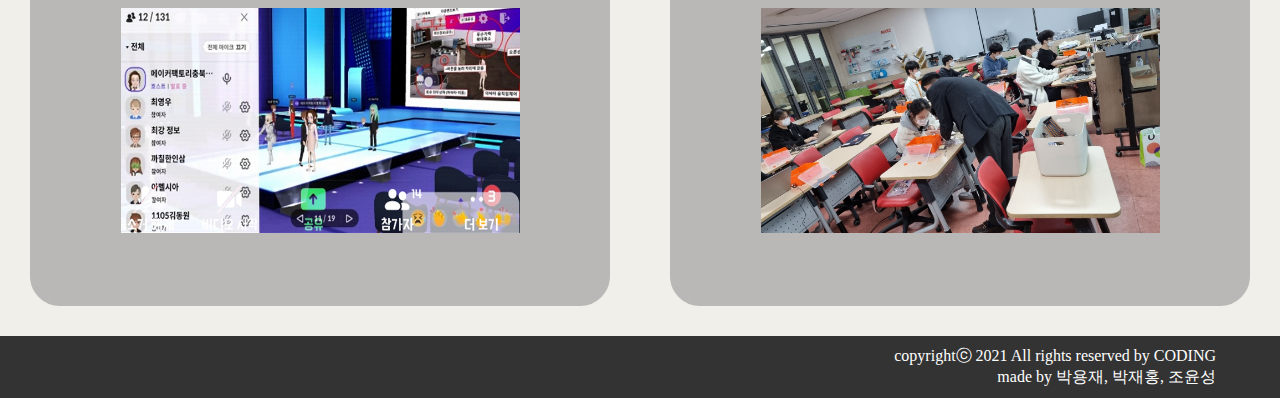
==== commit 3862dda1: "Merge branch 'master' of https://github.com/i12345l/coding into profile" ====
--- a/index.html
+++ b/index.html
@@ -26,8 +26,7 @@
     <a href="#campaign_area" class="logo_button">캠페인</a>
     <a href="#lecture_area" class="logo_button">신기술 강의</a>
   </div>
-  
-    <div class="owl-carousel owl-theme">
+    <div id="logo" class="owl-carousel owl-theme">
       <div class="main_banner owl-carousel owl-theme">
         <div class="item first">
           <li><img src="image/신성빈 발표.jpg"  height="100%" ></li>
@@ -343,11 +342,28 @@
           <div class="lt_image"><img src="image/서울사이버대학.jpg" width="70%"></div>
       </div>
       <div class="lt_object">
-        <div class="lt_name">메타버스 오프라인 강의 </div>
+        <div class="lt_name">메타버스 방문 강의 </div>
         <div class="lt_image"><img src="image/서울온라인대학.jpg" width="70%"></div>
       </div>
     </div>
   </div>
   </div>
+ <div id="lecture_area">
+    <div id="lt_detail">
+      <div class="lt_object">
+        <div class="lt_name">메타버스 줌 강의</div>
+          <div class="lt_image"><img src="image/서울줌대학.jpg" width="70%"></div>
+      </div>
+      <div class="lt_object">
+        <div class="lt_name">아두이노 강의 </div>
+        <div class="lt_image"><img src="image/aduino.png" width="70%"></div>
+      </div>
+    </div>
+  </div>
+
+  </div>
+  <div id="bottom">
+    copyrightⓒ 2021 All rights reserved by CODING<br>
+    made by 박용재, 박재홍, 조윤성  
 </body>
 </html>--- a/book.css
+++ b/book.css
@@ -16,6 +16,7 @@
     padding: 18px;
     font-size: 20px;
     font-weight: bold;
+    margin-top: 40px;
 }
 
 .Select_Book_Area{
@@ -26,7 +27,7 @@
     align-items: center;
     flex-wrap: wrap;
     padding-left: 100px;
-    padding-right: 100px;
+    padding-right: 50px;
 }
 
 .Select_Book{
@@ -41,14 +42,19 @@
     border: 10px;
     position: relative;
     float: right;
-    right: 18%; top:5%;
+    right: -20%; top:5%;
+    width: 500px;
+    margin-right: 20px;
+    font-size: 80%;
+    margin-left: 0;
+    padding-left: 0;
 }
 
 .Book_In_Modal{
     max-width: 25%;
     position: relative;
     float: left;
-    top:20px; left:80px;
+    top:20px; left:40px;
 }
 
 .Book_Modal{ 
@@ -67,6 +73,7 @@
     transform: translate(-50%,-50%);
     box-sizing:border-box; padding:50px 0;
     text-align: right;
+    display: flex;
     line-height:23px;
 }
 
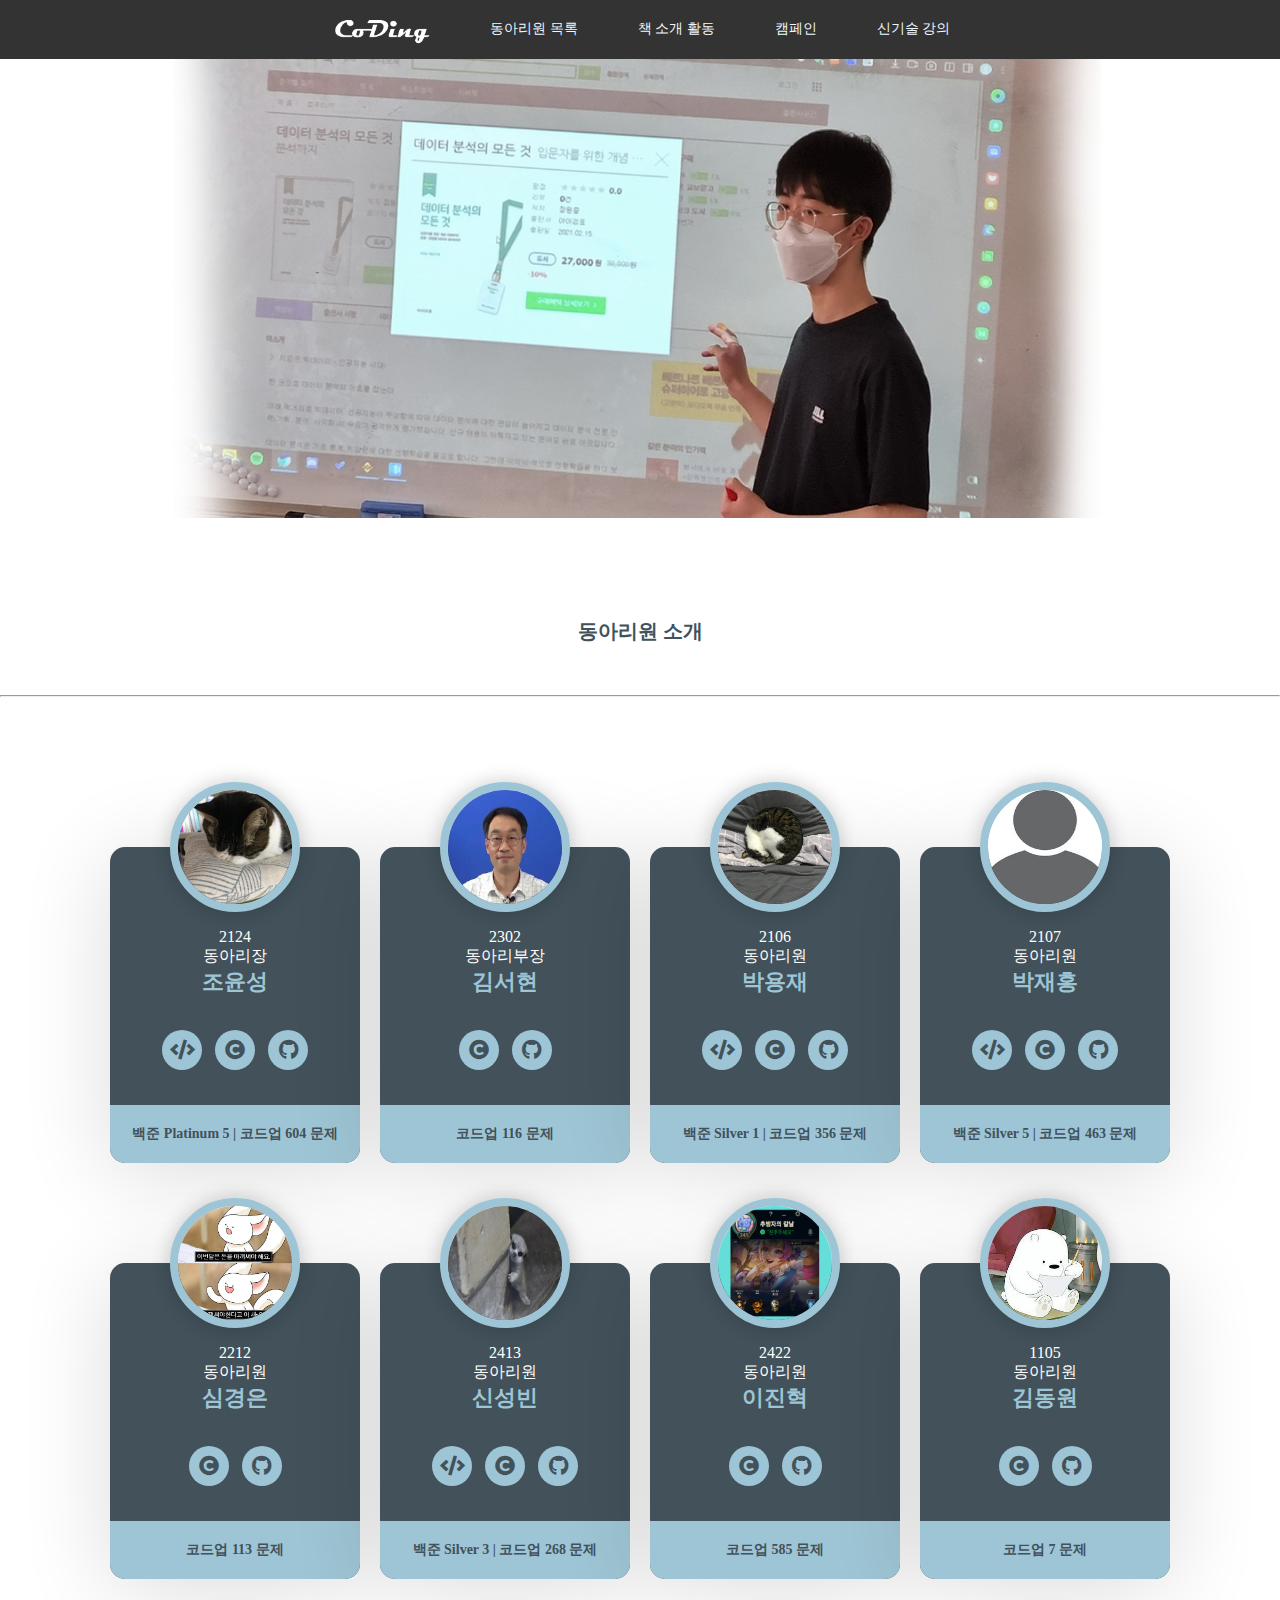
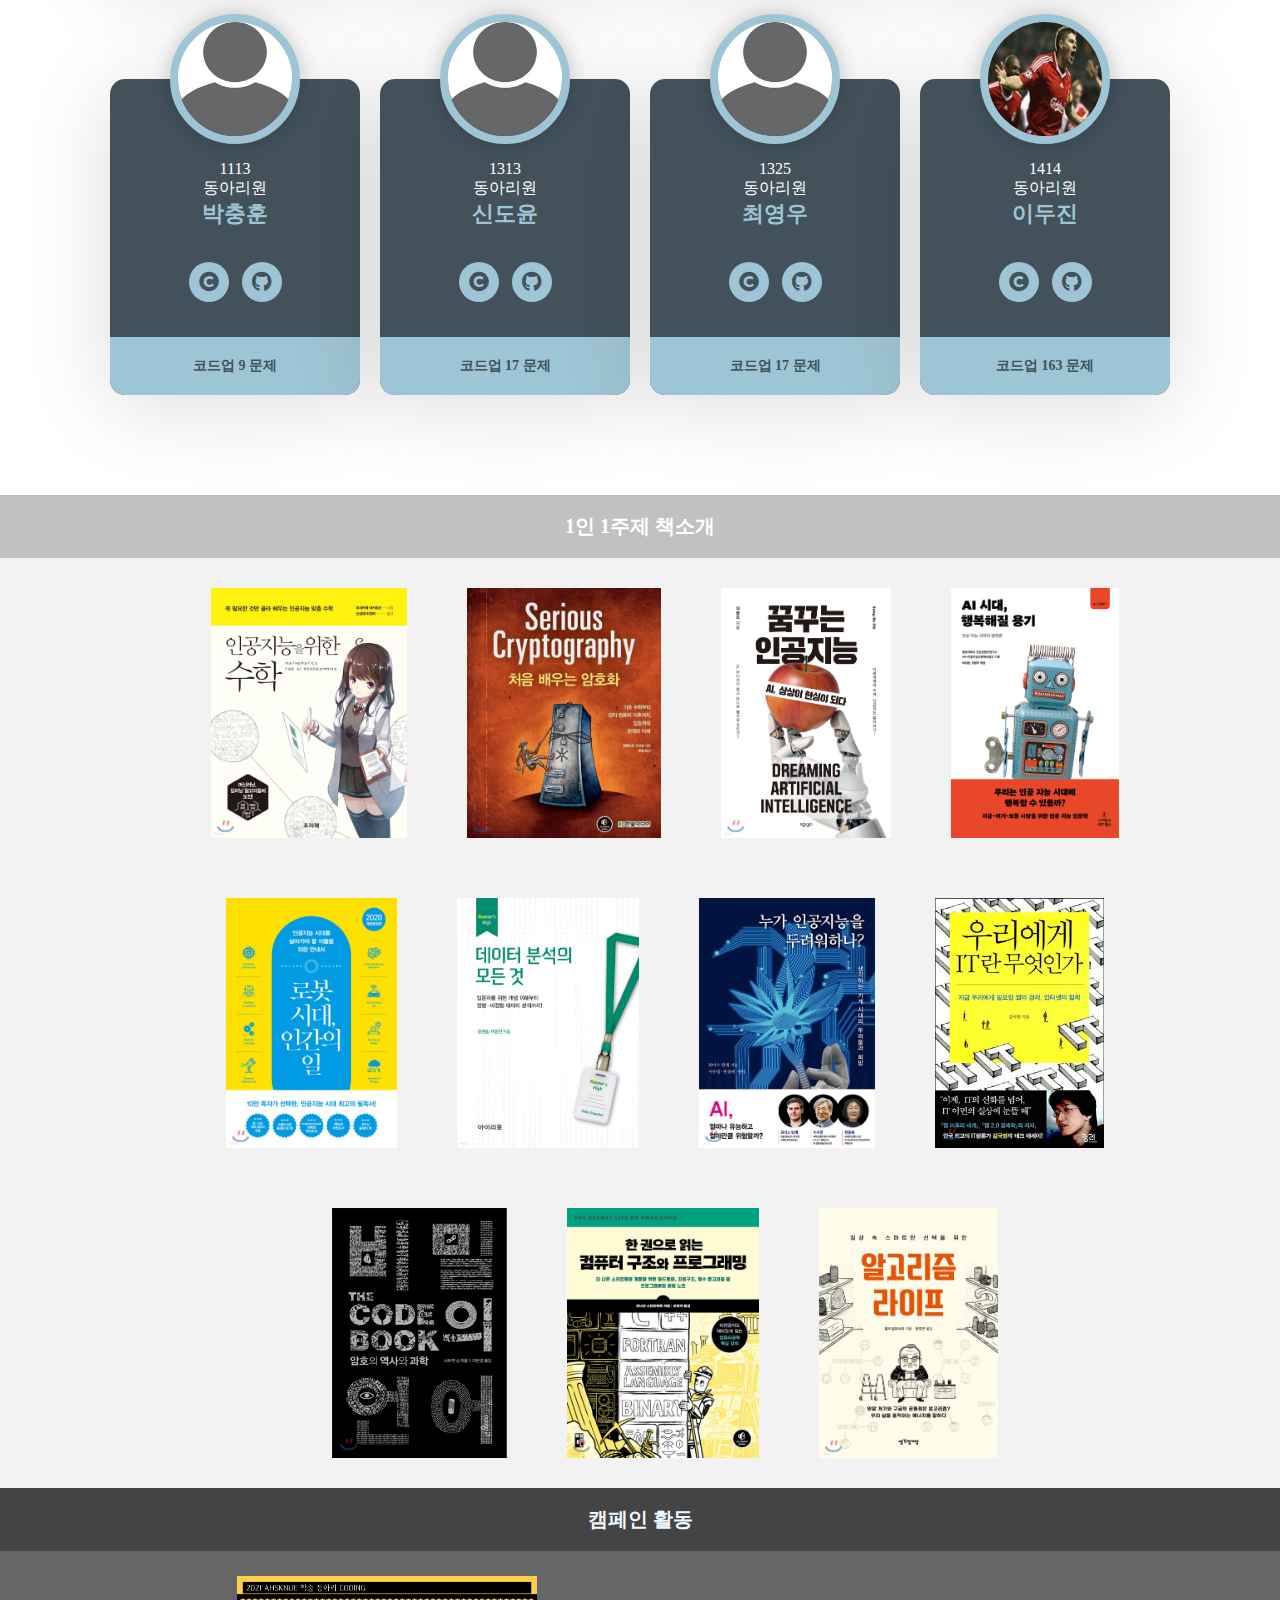
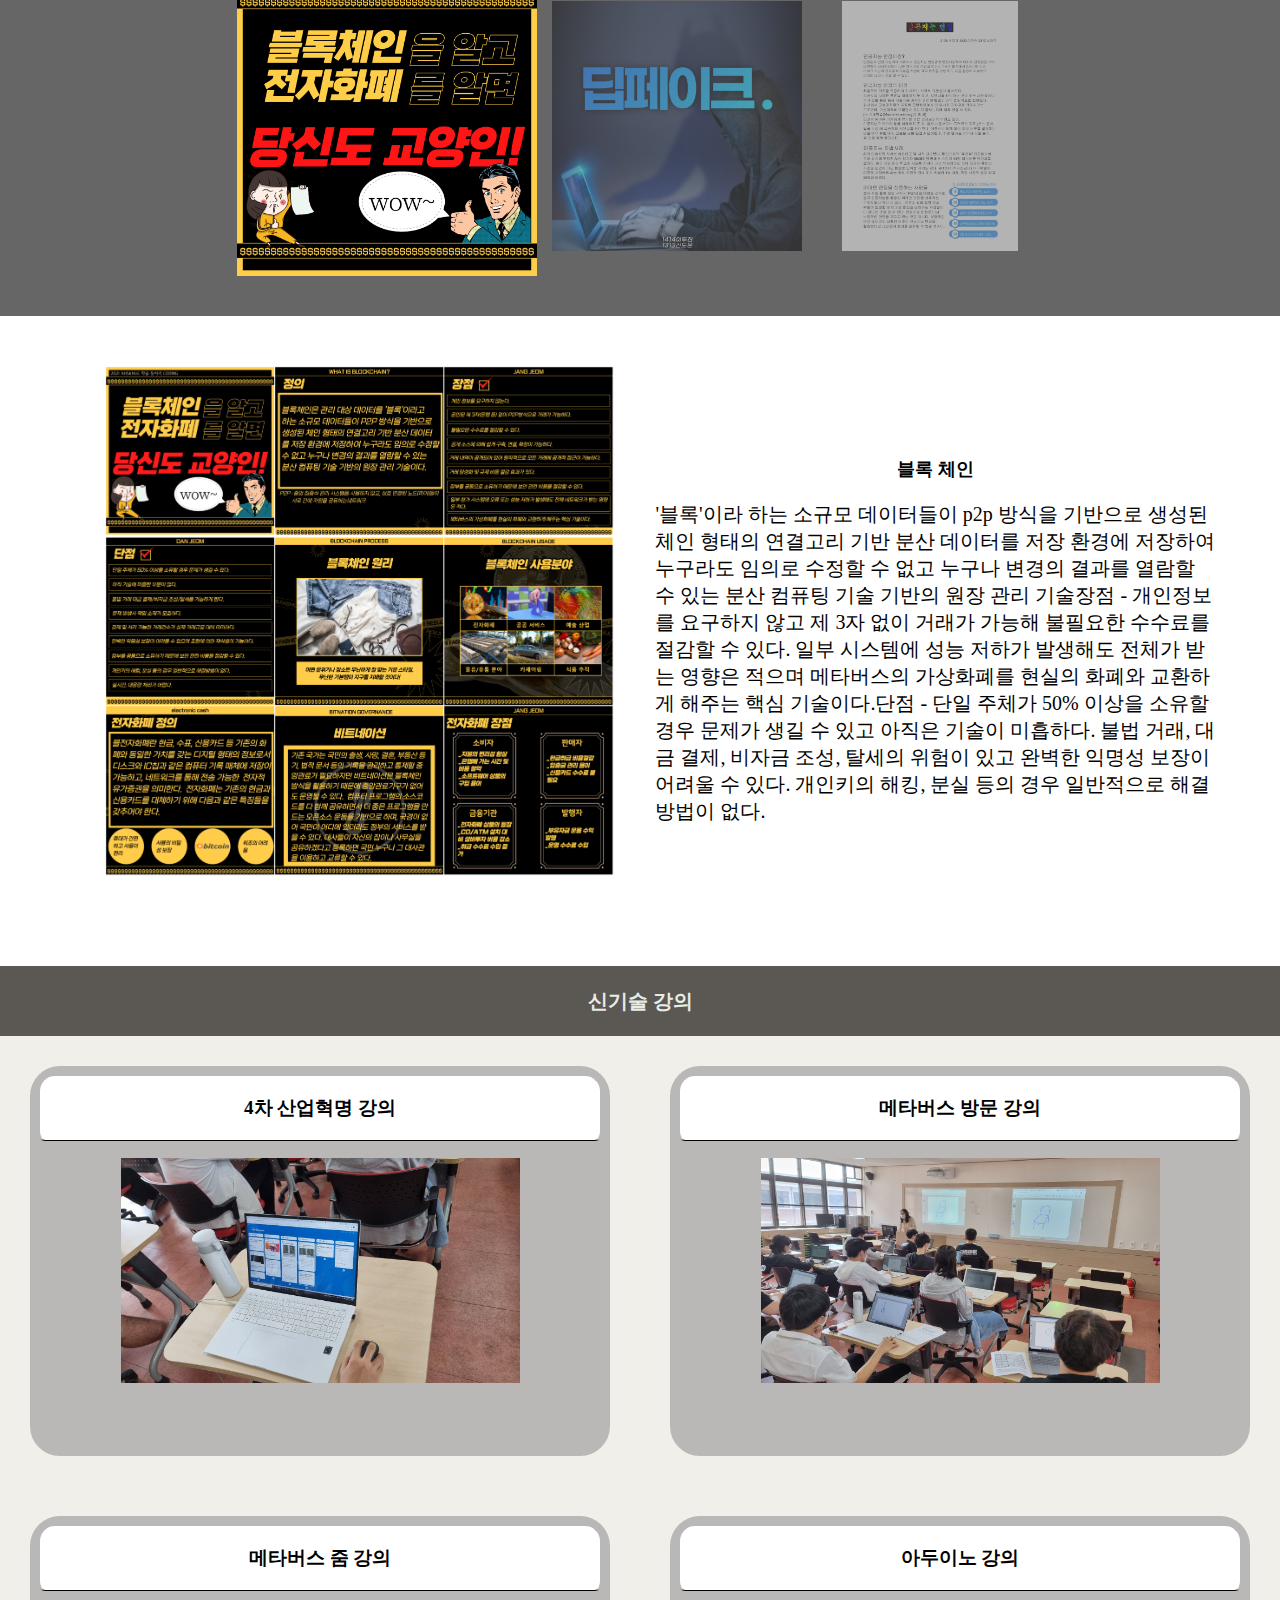
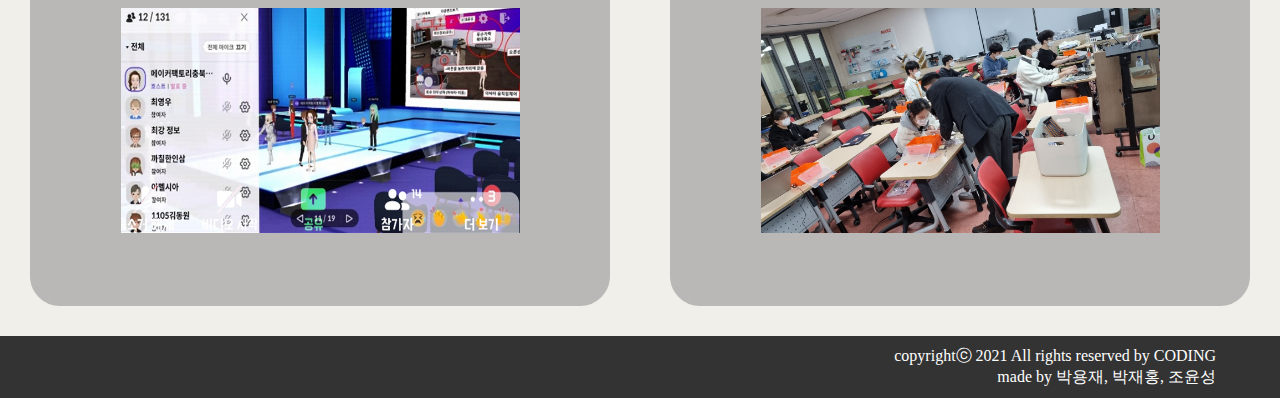
==== commit 03986afc: "Sliver" ====
--- a/index.html
+++ b/index.html
@@ -98,7 +98,7 @@
         <a href="https://github.com/Amelcya" target="_blank" class="fab fa-github social-icon"></a>
       </div>
       <div class="card-footer">
-          <p class="count"><span>백준</span> Sliver 1 | <span>코드업</span> 356 문제</p>
+          <p class="count"><span>백준</span> Silver 1 | <span>코드업</span> 356 문제</p>
       </div>
     </div>
     
@@ -117,7 +117,7 @@
         <a href="https://github.com/stonekids" target="_blank" class="fab fa-github social-icon"></a>
       </div>
       <div class="card-footer">
-        <p class="count"><span>백준</span> Sliver 5 | <span>코드업</span> 463 문제</p>
+        <p class="count"><span>백준</span> Silver 5 | <span>코드업</span> 463 문제</p>
       </div>
     </div>
     
@@ -154,7 +154,7 @@
         <a href="https://github.com/Benzkr-ssb" target="_blank" class="fab fa-github social-icon"></a>
       </div>
       <div class="card-footer">
-        <p class="count"><span>백준</span> Sliver 3 | <span>코드업</span> 268 문제</p>
+        <p class="count"><span>백준</span> Silver 3 | <span>코드업</span> 268 문제</p>
       </div>
     </div>
     
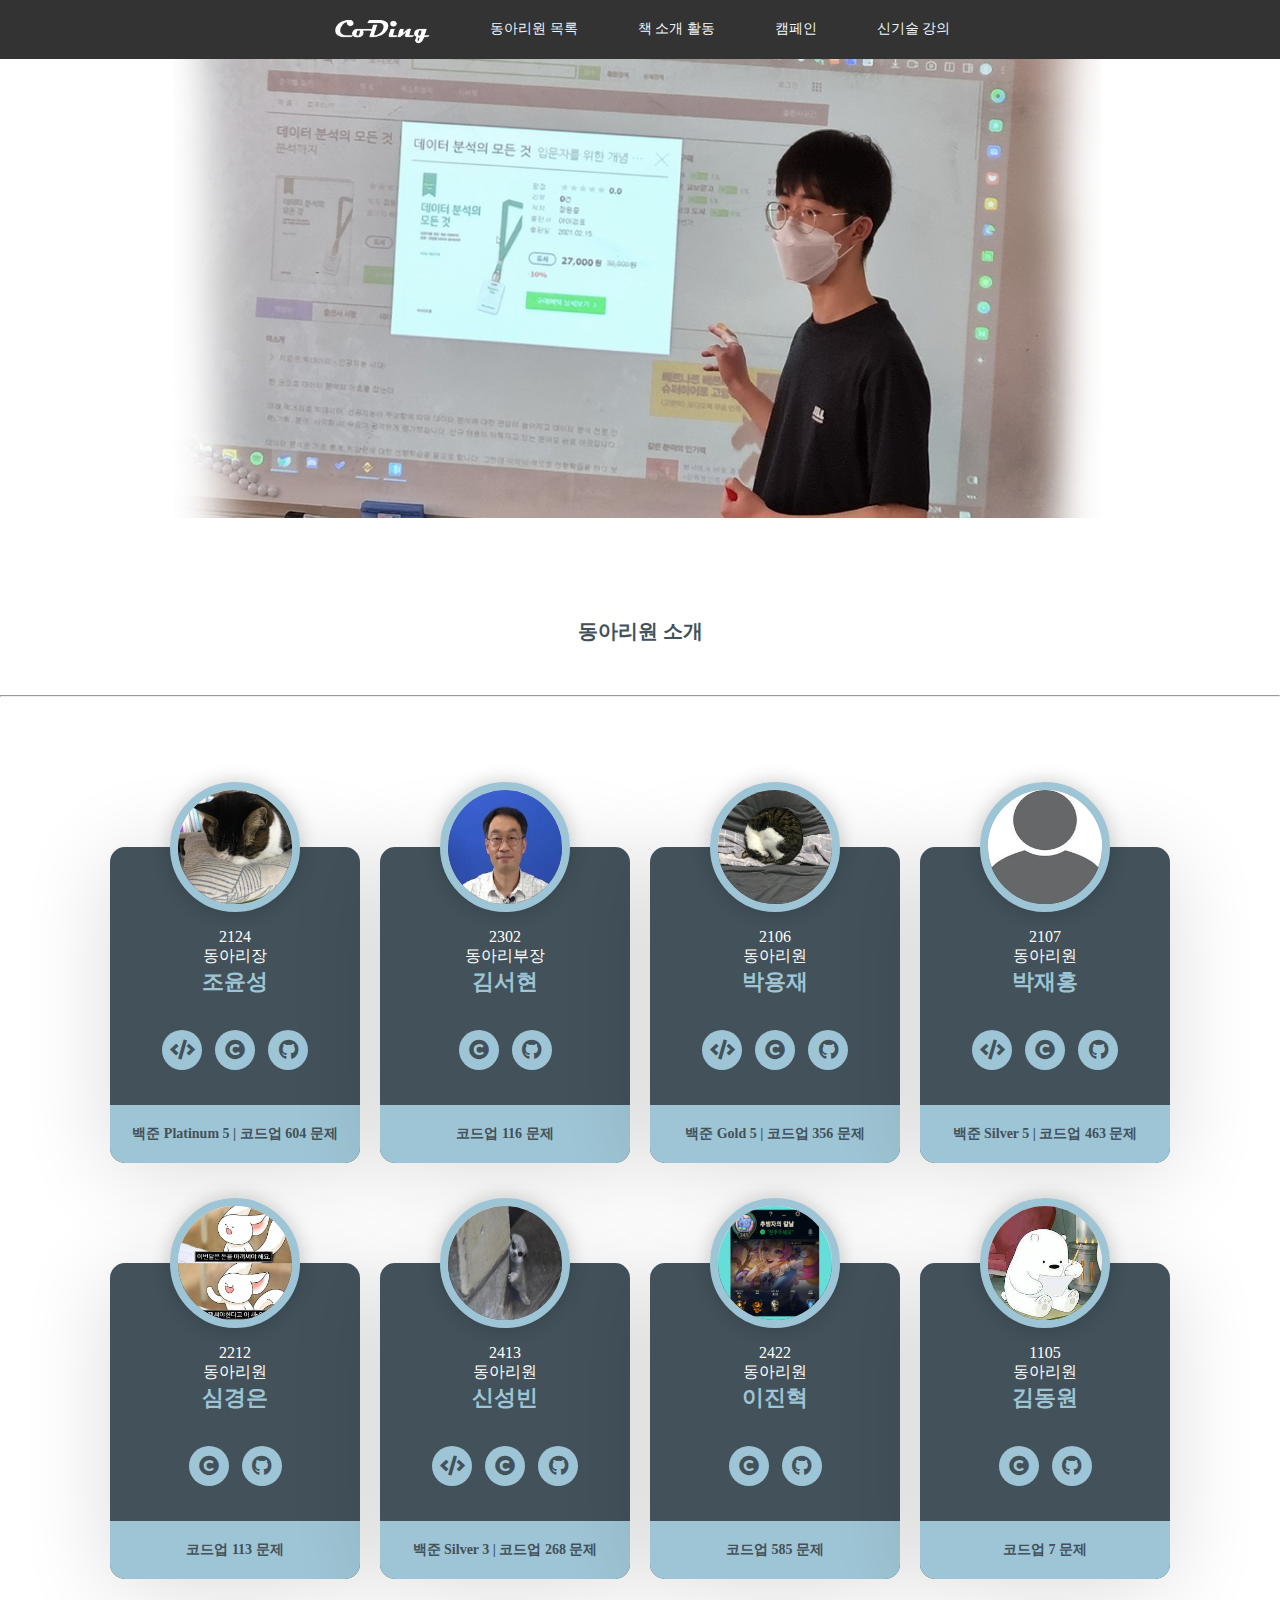
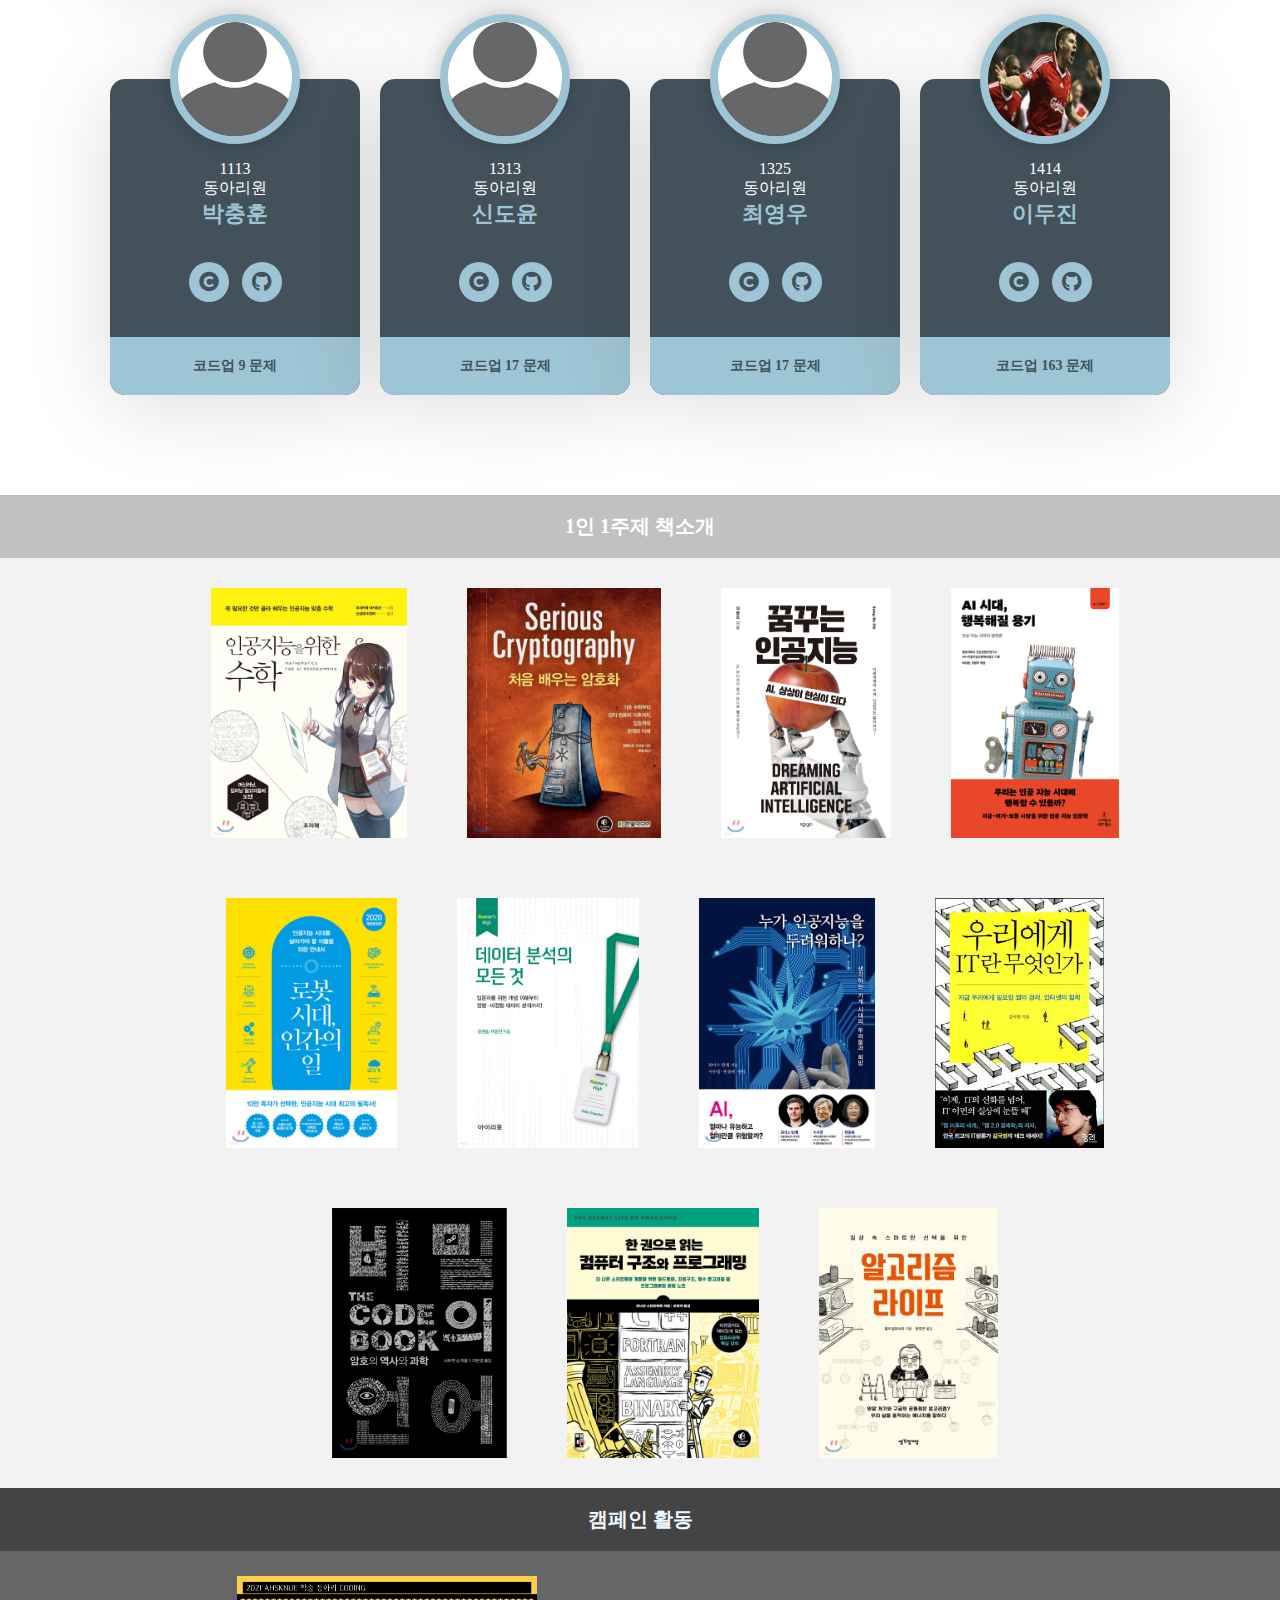
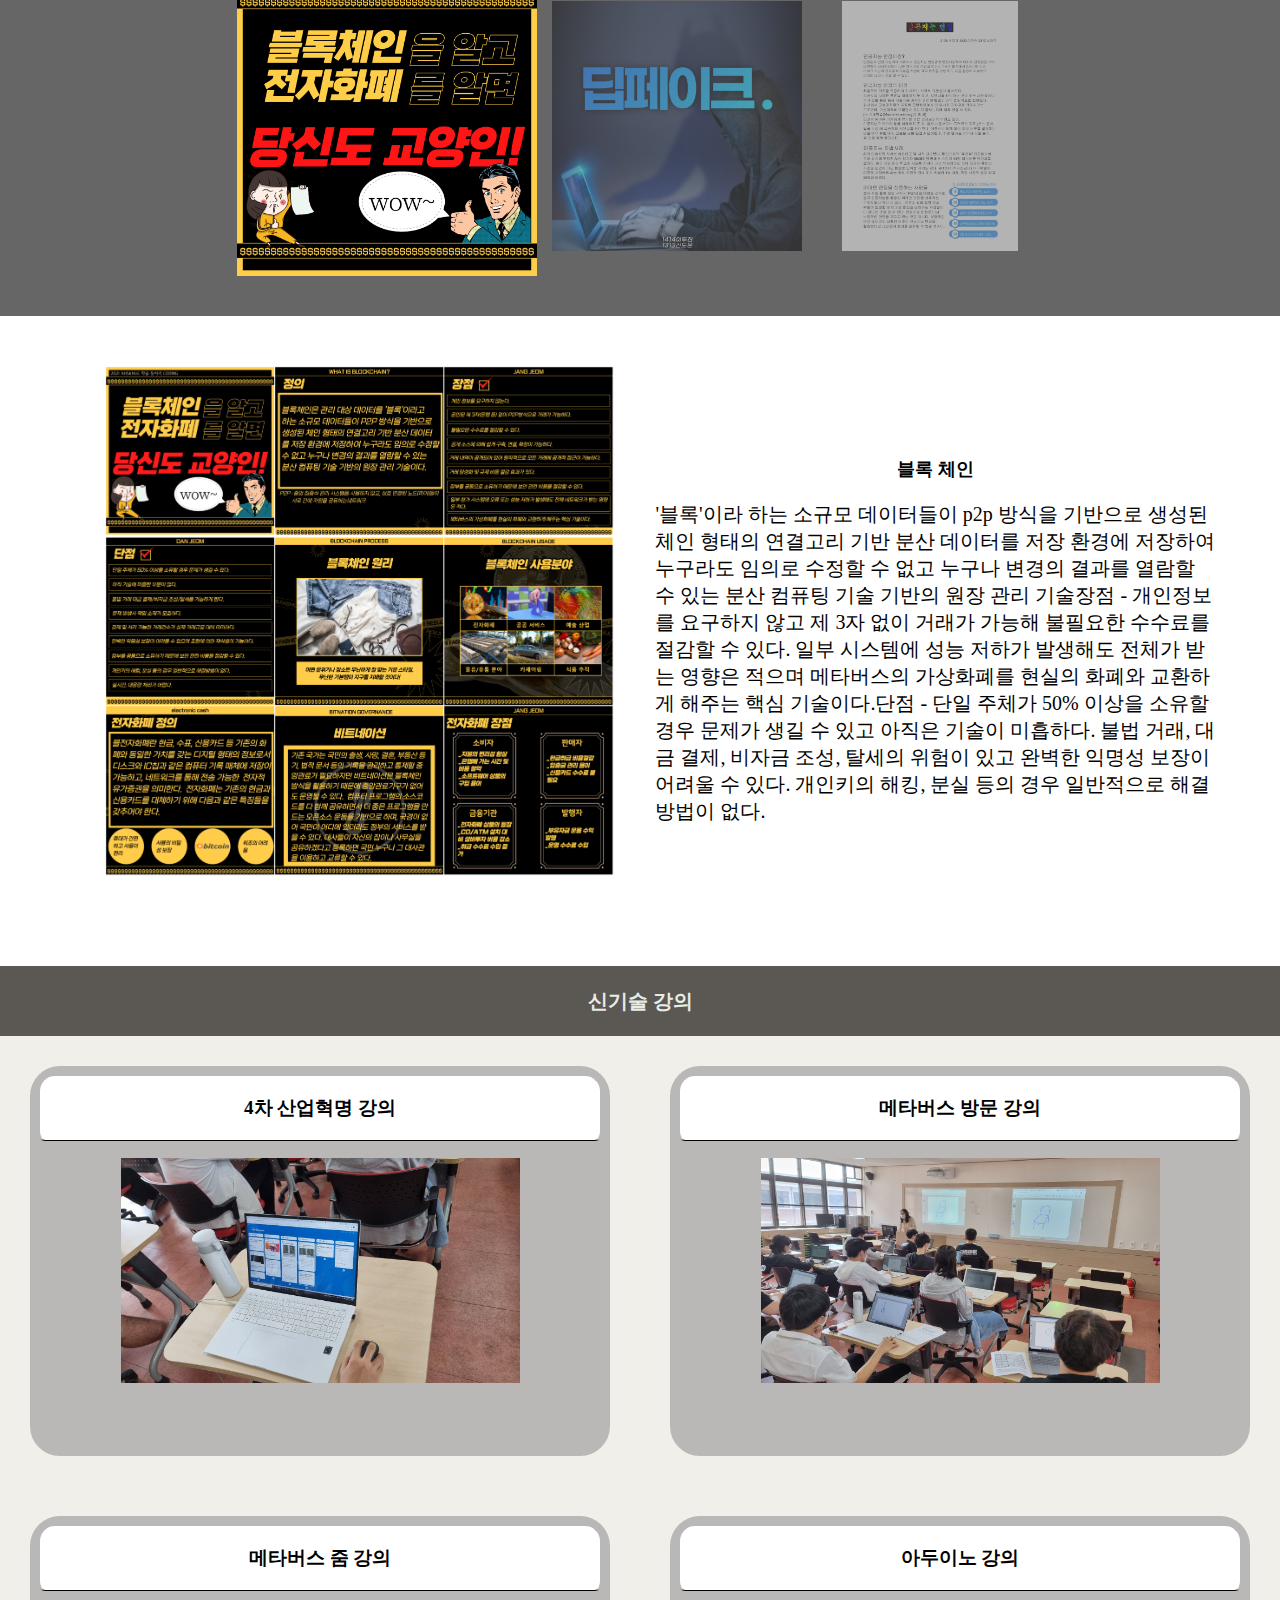
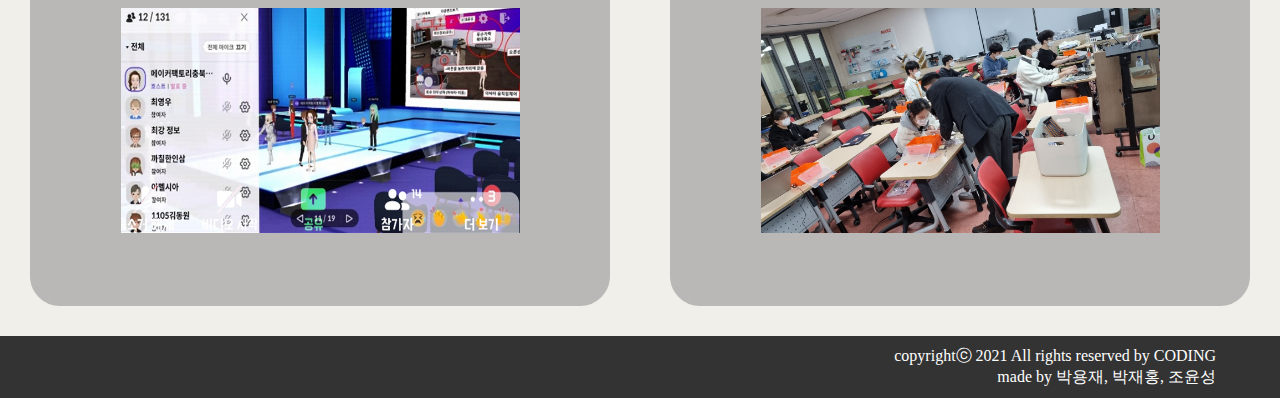
==== commit 46b0c81b: "골드변환" ====
--- a/index.html
+++ b/index.html
@@ -98,7 +98,7 @@
         <a href="https://github.com/Amelcya" target="_blank" class="fab fa-github social-icon"></a>
       </div>
       <div class="card-footer">
-          <p class="count"><span>백준</span> Silver 1 | <span>코드업</span> 356 문제</p>
+          <p class="count"><span>백준</span> Gold 5 | <span>코드업</span> 356 문제</p>
       </div>
     </div>
     
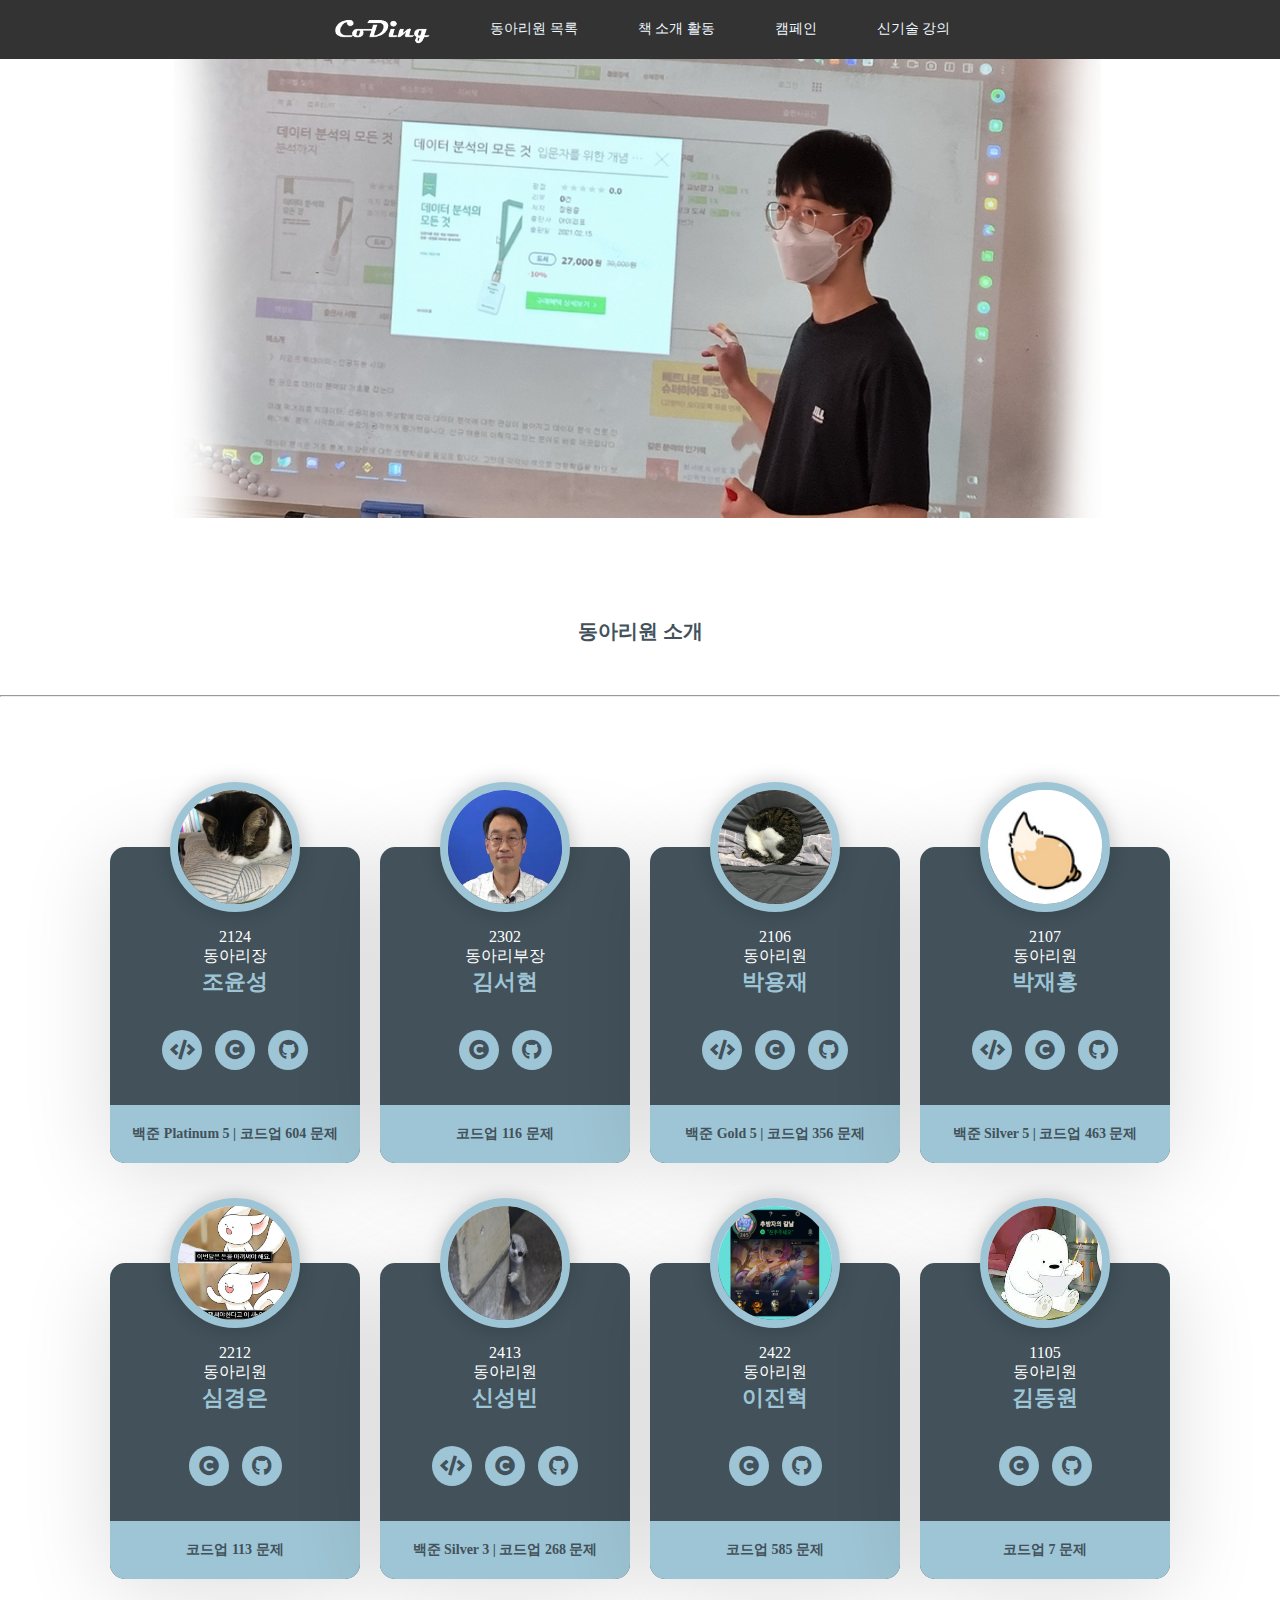
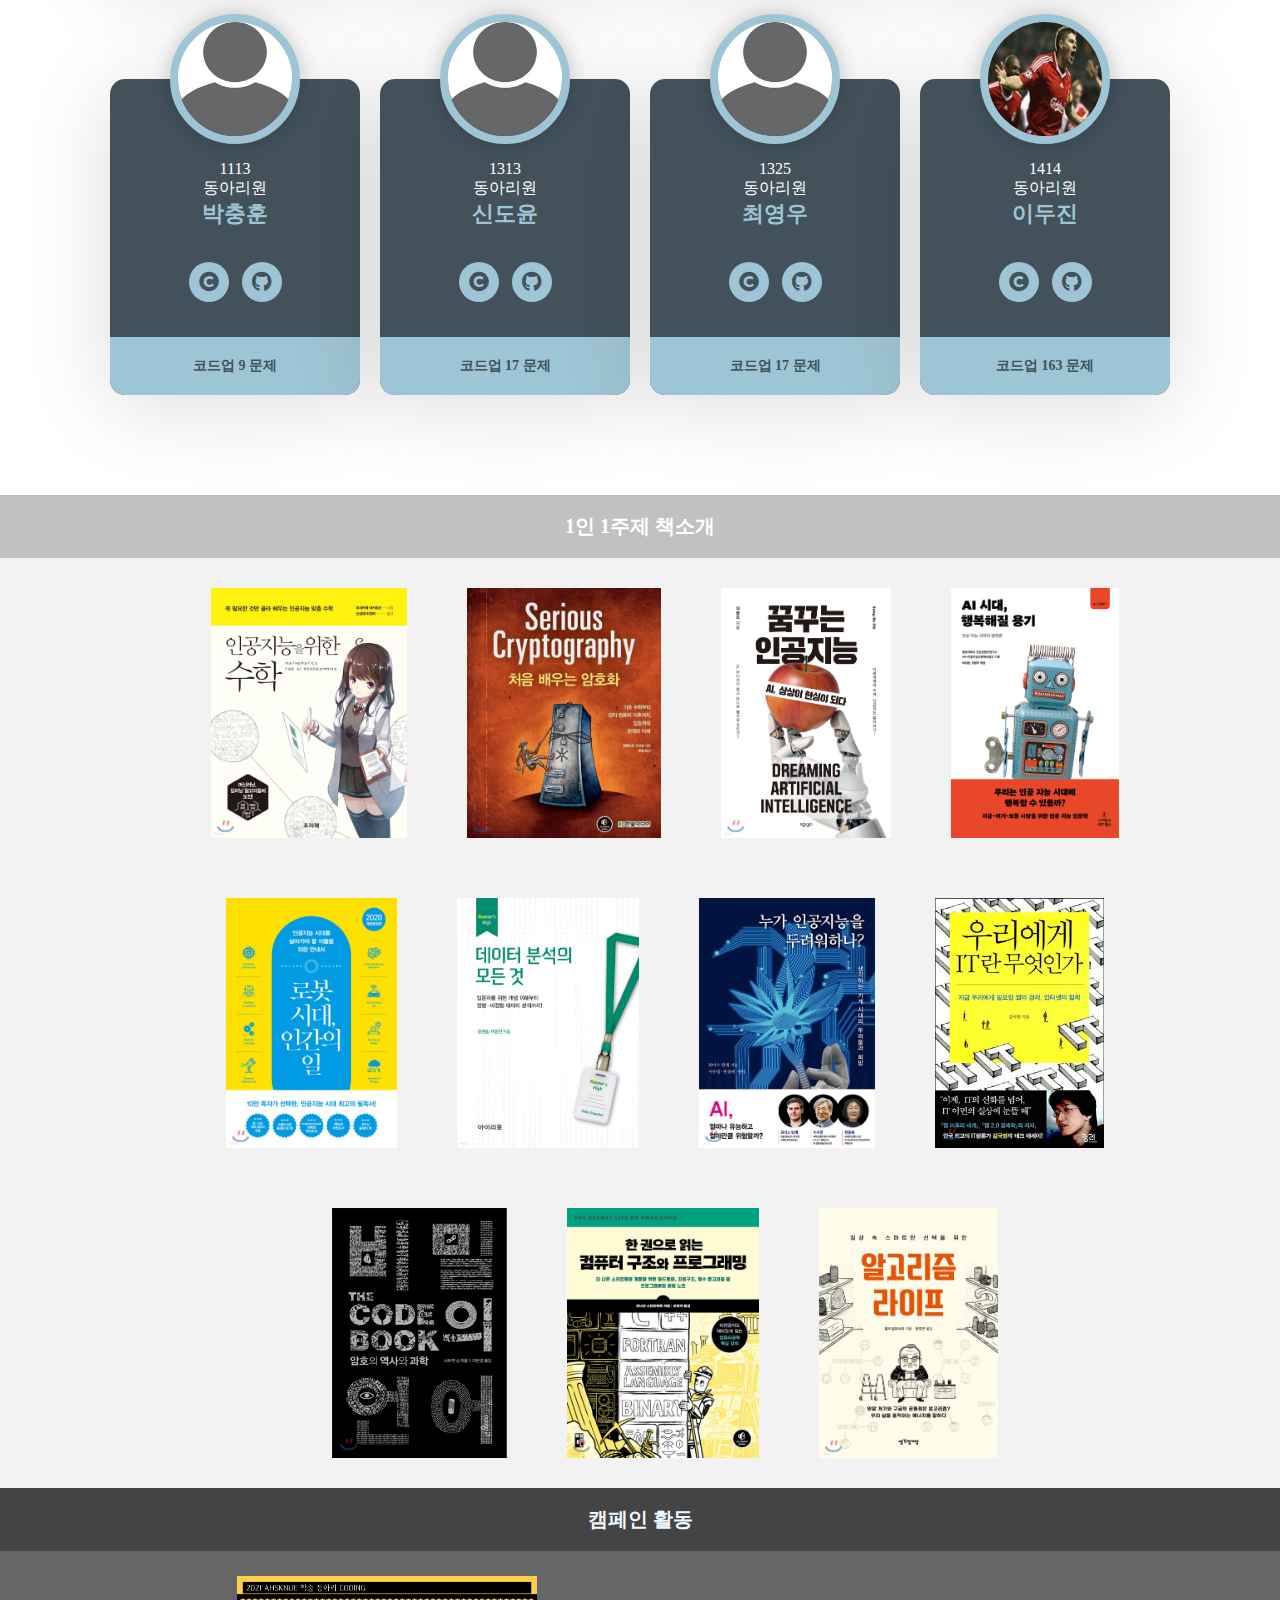
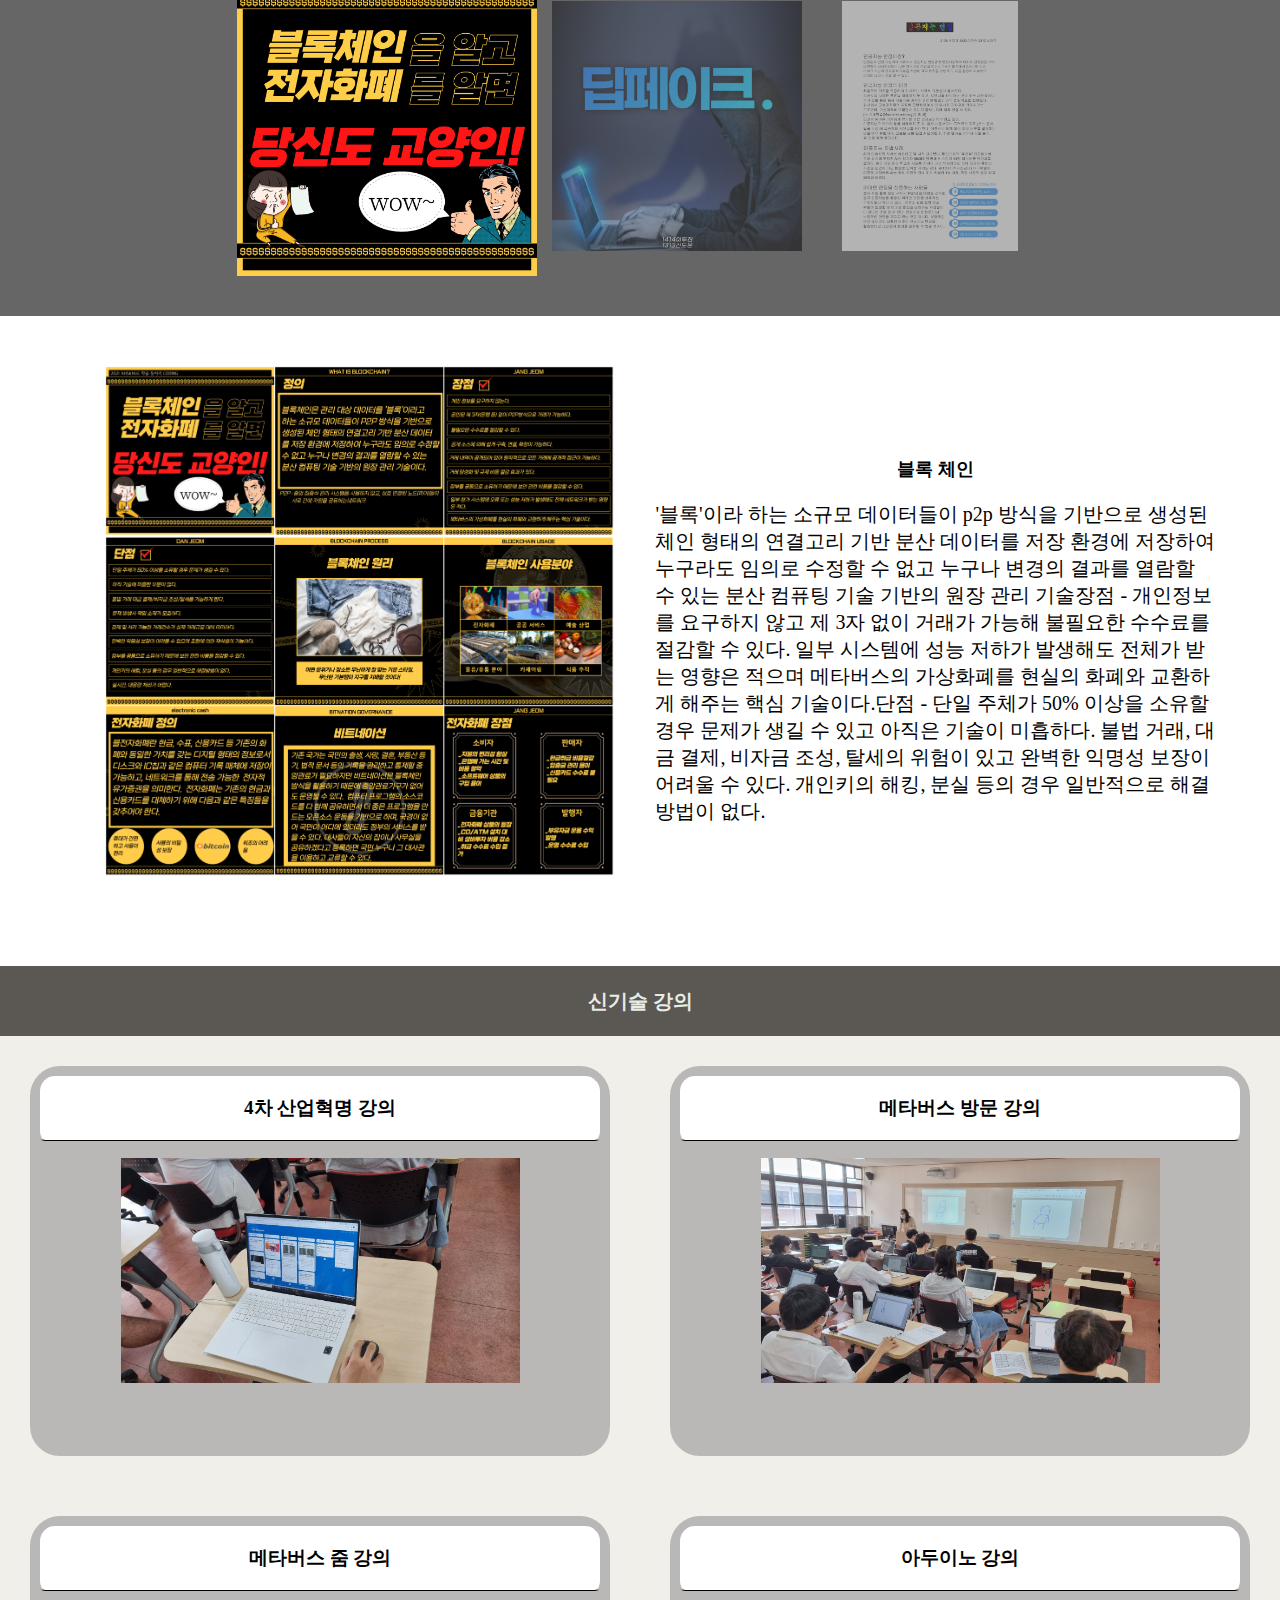
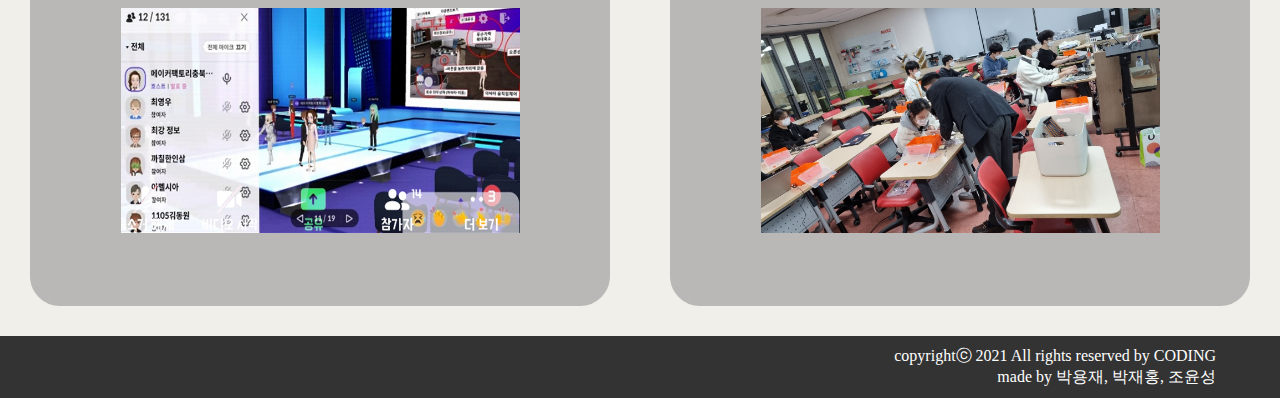
==== commit 12f0d93d: "profile_end" ====
--- a/index.html
+++ b/index.html
@@ -75,7 +75,7 @@
           <a class="name">김서현</a>
       </div>
       <div class="social-links">
-        <a href="https://www.codeup.kr/userinfo.php?user=ahs1423" target="_blank" class="fa fa-copyright social-icon"></a>
+        <a href="https://www.codeup.kr/userinfo.php?user=ahs1308" target="_blank" class="fa fa-copyright social-icon"></a>
         <a href="https://github.com/956956956" target="_blank" class="fab fa-github social-icon"></a>
       </div>
       <div class="card-footer">
@@ -104,7 +104,7 @@
     
     <div class="card">
       <div class="card-header">
-        <img src="image/프로필/프로필 준비중.jpg" alt="Profile Image" class="profile-img">
+        <img src="image/프로필/박재홍.png" alt="Profile Image" class="profile-img">
       </div>
       <div class="card-body">
         <br>
@@ -131,7 +131,7 @@
         <a class="name">심경은</a>
       </div>
       <div class="social-links">
-        <a href="https://www.codeup.kr/userinfo.php?user=ahs1423" target="_blank" class="fa fa-copyright social-icon"></a>
+        <a href="https://www.codeup.kr/userinfo.php?user=ahs1212" target="_blank" class="fa fa-copyright social-icon"></a>
         <a href="https://github.com/ske2320" target="_blank" class="fab fa-github social-icon"></a>
       </div>
       <div class="card-footer">
@@ -150,7 +150,7 @@
       </div>
       <div class="social-links">
         <a href="https://solved.ac/profile/24139th" target="_blank" class="fa fa-code social-icon"></a>
-        <a href="https://www.codeup.kr/userinfo.php?user=ahs1423" target="_blank" class="fa fa-copyright social-icon"></a>
+        <a href="https://www.codeup.kr/userinfo.php?user=24139th" target="_blank" class="fa fa-copyright social-icon"></a>
         <a href="https://github.com/Benzkr-ssb" target="_blank" class="fab fa-github social-icon"></a>
       </div>
       <div class="card-footer">
@@ -186,7 +186,7 @@
         <a class="name">김동원</a>
       </div>
       <div class="social-links">
-        <a href="https://www.codeup.kr/userinfo.php?user=ahs1423" target="_blank" class="fa fa-copyright social-icon"></a>
+        <a href="https://www.codeup.kr/userinfo.php?user=ahs211105" target="_blank" class="fa fa-copyright social-icon"></a>
         <a href="https://github.com/kdongwon1205" target="_blank" class="fab fa-github social-icon"></a>
       </div>
       <div class="card-footer">
@@ -204,7 +204,7 @@
       <a class="name">박충훈</a>
     </div>
     <div class="social-links">
-      <a href="https://www.codeup.kr/userinfo.php?user=ahs1423" target="_blank" class="fa fa-copyright social-icon"></a>
+      <a href="https://www.codeup.kr/userinfo.php?user=ahs211113" target="_blank" class="fa fa-copyright social-icon"></a>
       <a href="https://github.com/gh3860" target="_blank" class="fab fa-github social-icon"></a>
     </div>
     <div class="card-footer">
@@ -222,7 +222,7 @@
       <a class="name">신도윤</a>
     </div>
     <div class="social-links">
-      <a href="https://www.codeup.kr/userinfo.php?user=ahs1423" target="_blank" class="fa fa-copyright social-icon"></a>
+      <a href="https://www.codeup.kr/userinfo.php?user=ahs211313" target="_blank" class="fa fa-copyright social-icon"></a>
       <a href="https://github.com/sdy13130" target="_blank" class="fab fa-github social-icon"></a>
     </div>
     <div class="card-footer">
@@ -240,7 +240,7 @@
       <a class="name">최영우</a>
     </div>
     <div class="social-links">
-      <a href="https://www.codeup.kr/userinfo.php?user=ahs1423" target="_blank" class="fa fa-copyright social-icon"></a>
+      <a href="https://www.codeup.kr/userinfo.php?user=ahs211325" target="_blank" class="fa fa-copyright social-icon"></a>
       <a href="https://github.com/ghj2833" target="_blank" class="fab fa-github social-icon"></a>
     </div>
     <div class="card-footer">
@@ -258,7 +258,7 @@
       <a class="name">이두진</a>
     </div>
     <div class="social-links">
-      <a href="https://www.codeup.kr/userinfo.php?user=ahs1423" target="_blank" class="fa fa-copyright social-icon"></a>
+      <a href="https://www.codeup.kr/userinfo.php?user=ahs211414" target="_blank" class="fa fa-copyright social-icon"></a>
       <a href="https://github.com/doojin1414" target="_blank" class="fab fa-github social-icon"></a>
     </div>
     <div class="card-footer">
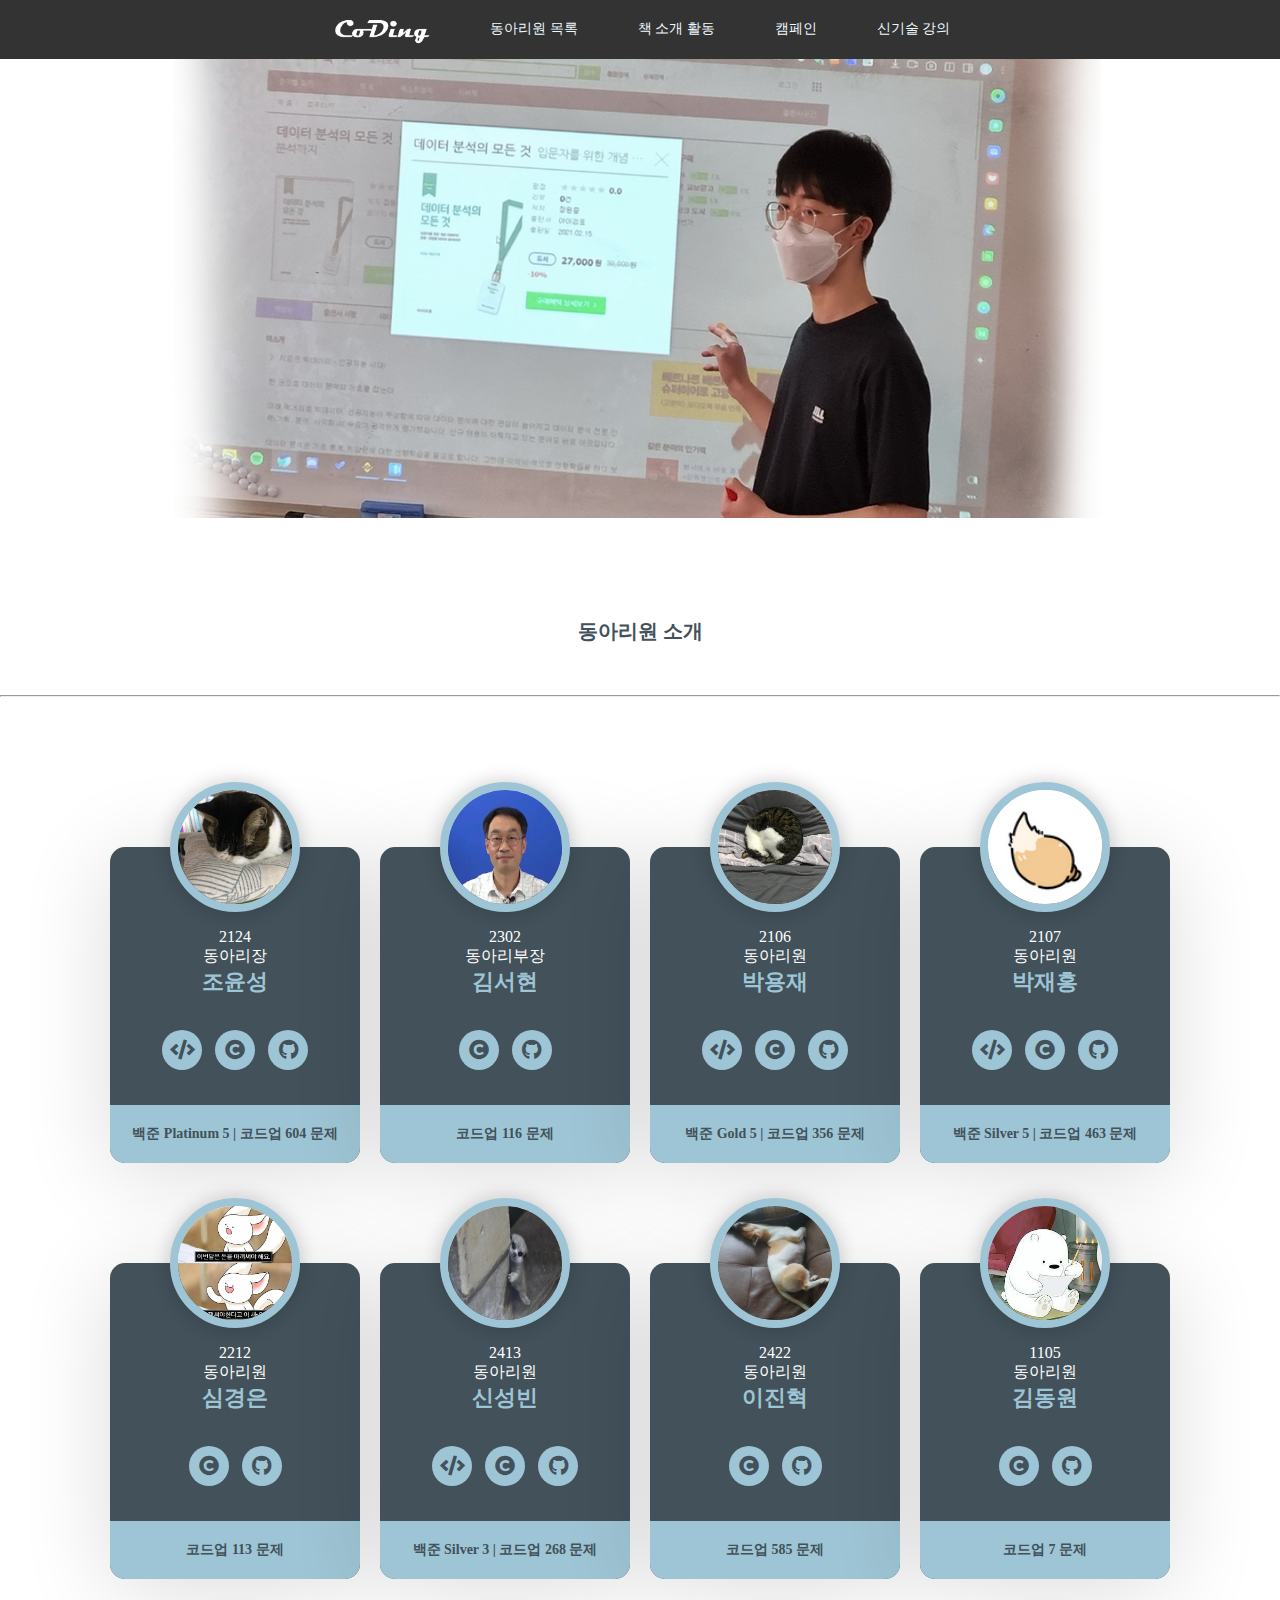
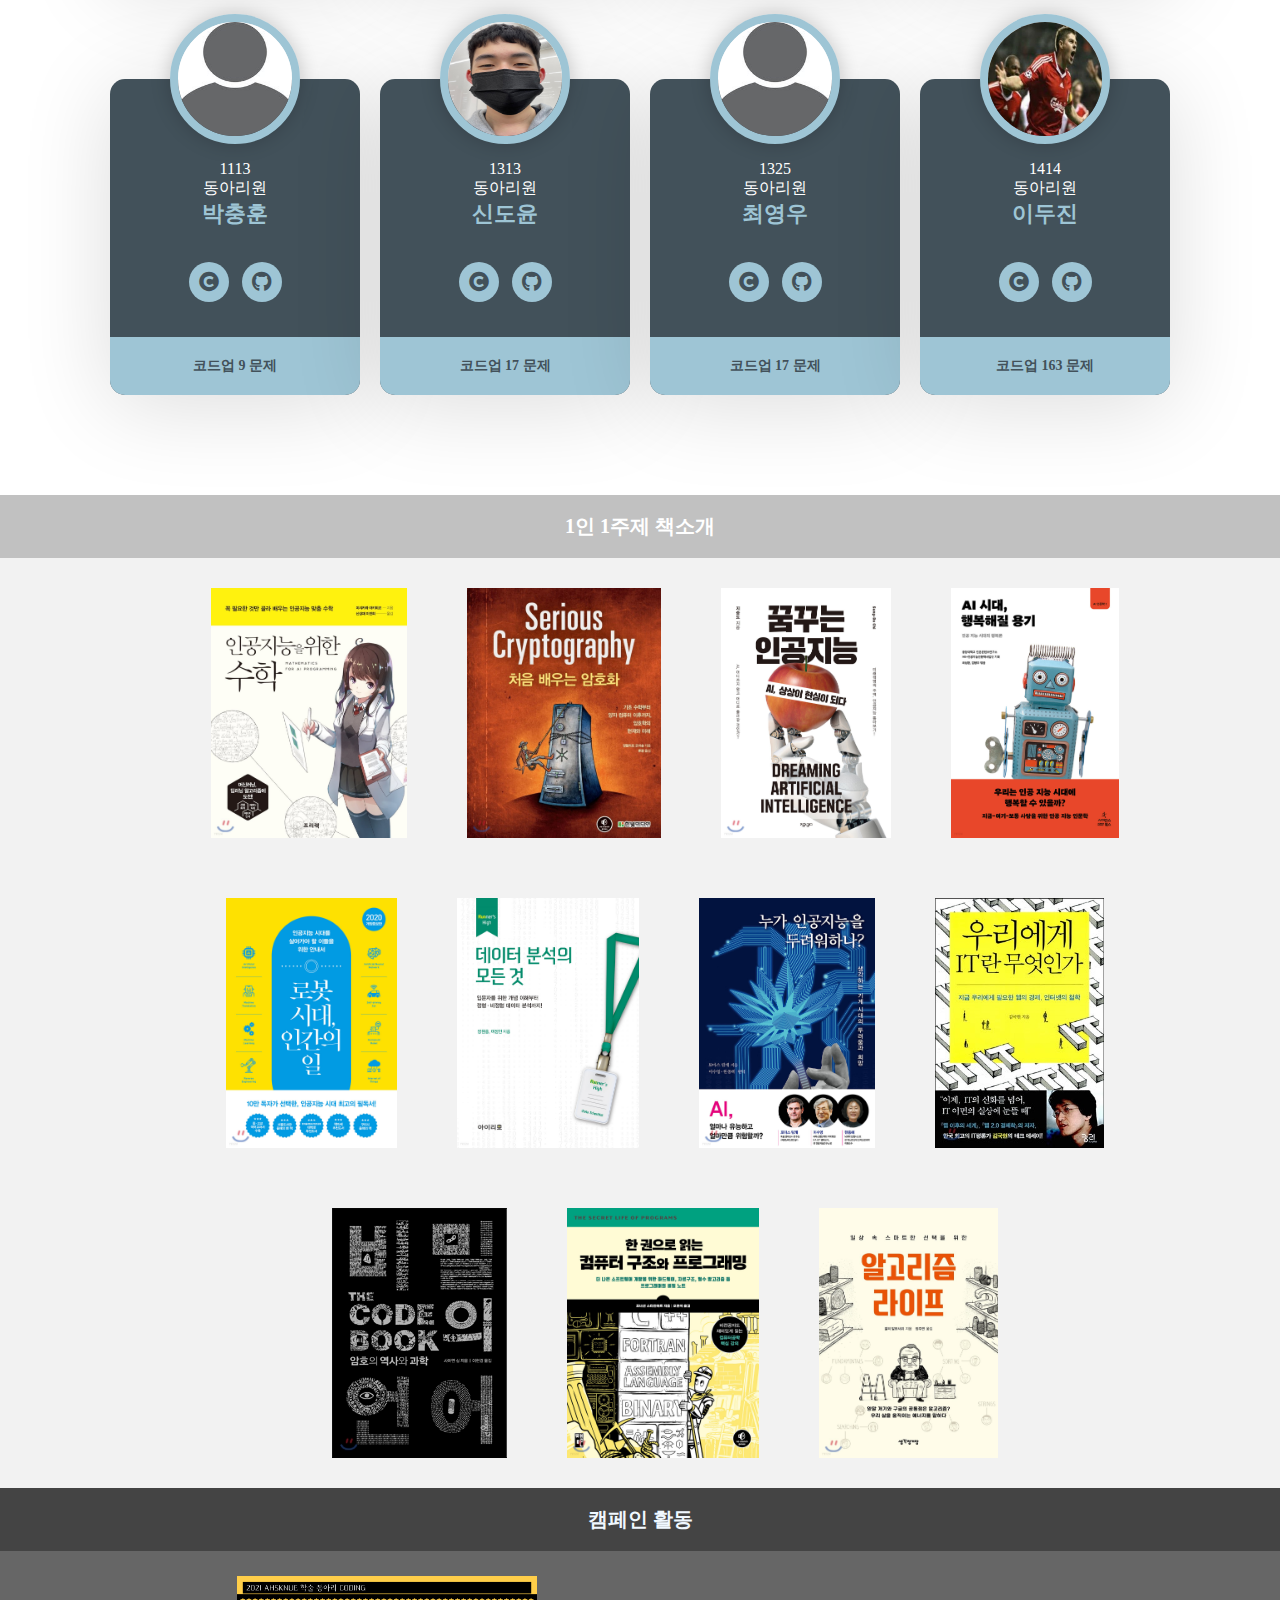
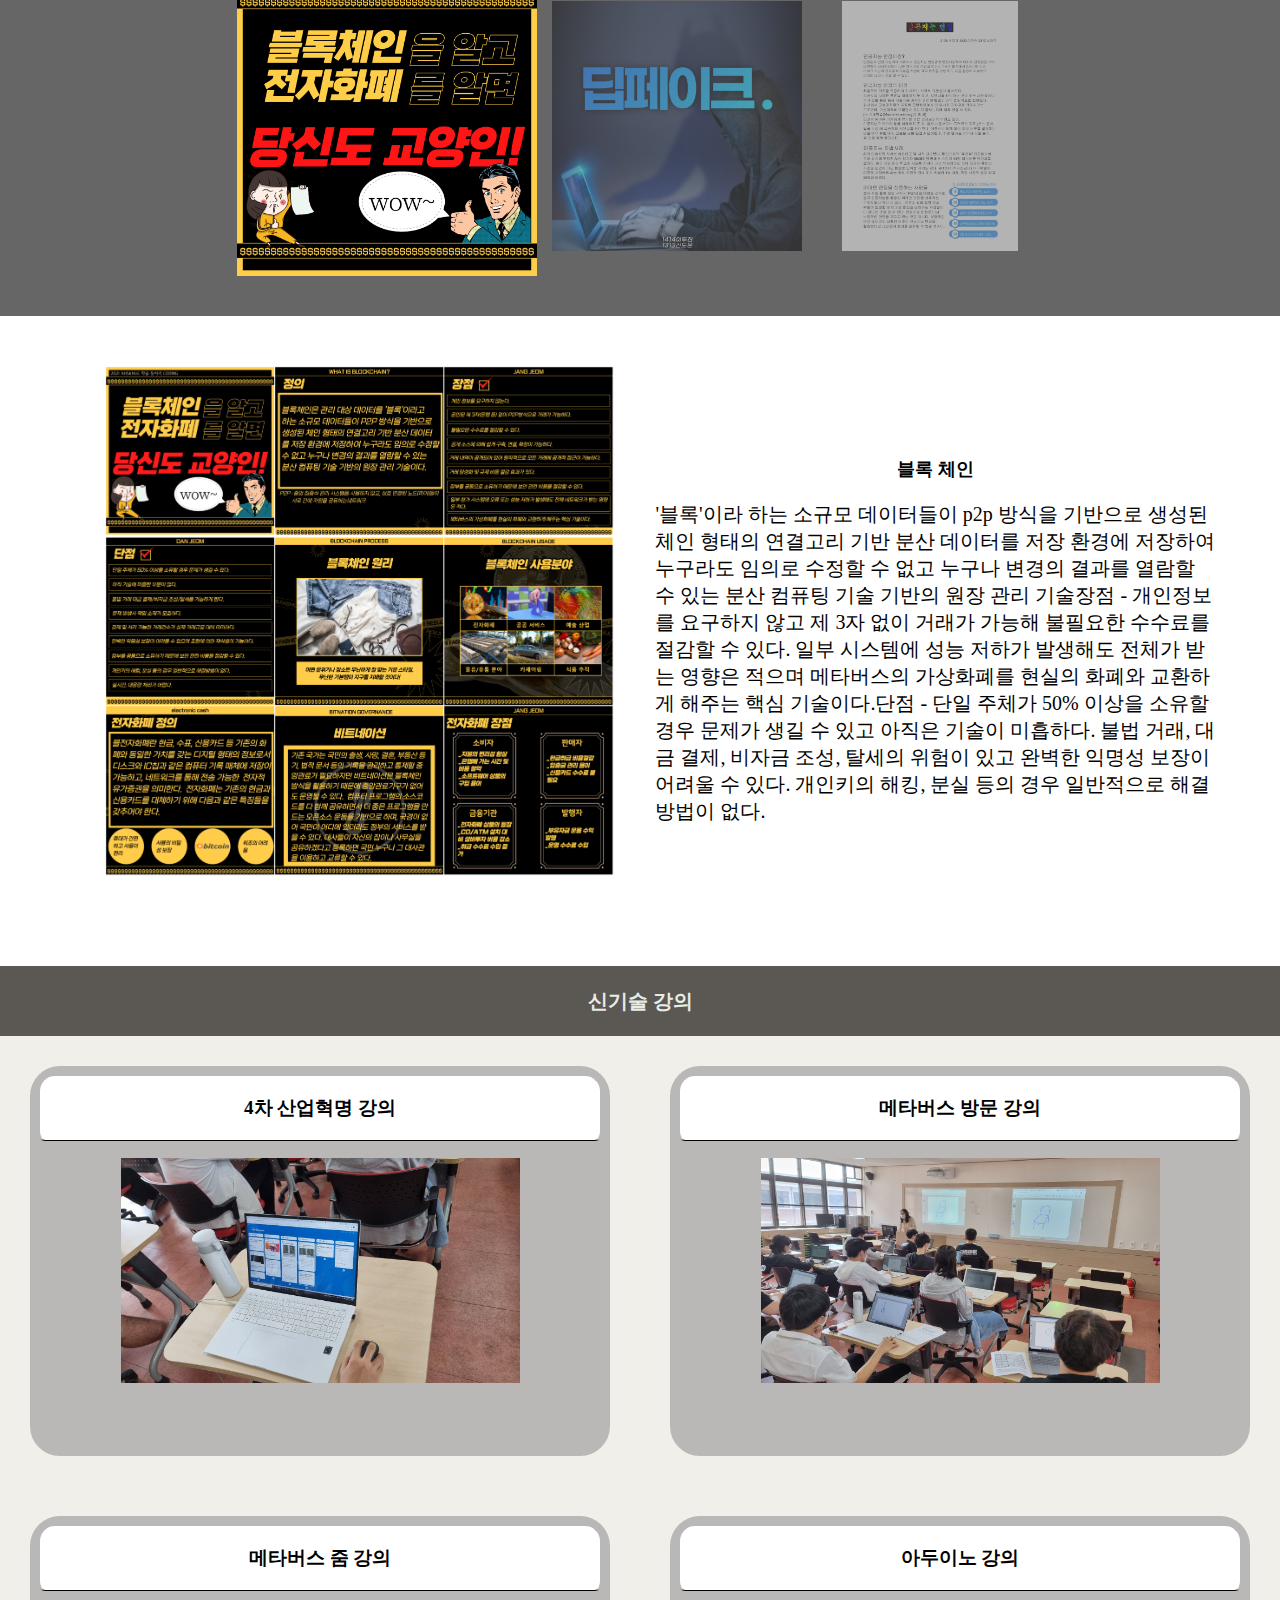
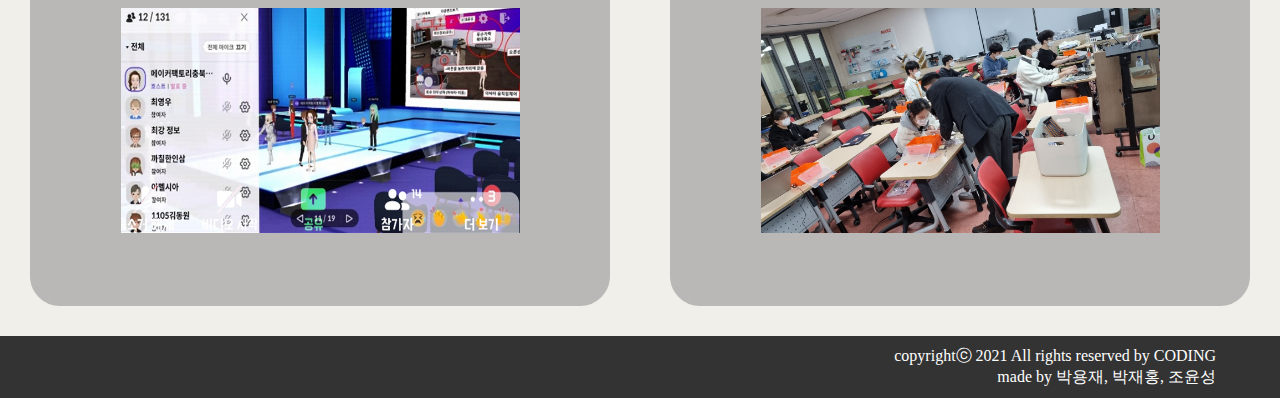
==== commit cba6f923: "book_text_end?" ====
--- a/index.html
+++ b/index.html
@@ -160,7 +160,7 @@
     
     <div class="card">
       <div class="card-header">
-        <img src="image/프로필/이진혁.png" alt="Profile Image" class="profile-img">
+        <img src="image/프로필/이진혁2.jpg" alt="Profile Image" class="profile-img">
       </div>
       <div class="card-body">
         <br>
@@ -214,7 +214,7 @@
   
   <div class="card">
     <div class="card-header">
-      <img src="image/프로필/프로필 준비중.jpg" alt="Profile Image" class="profile-img">
+      <img src="image/프로필/신도윤.jpg" alt="Profile Image" class="profile-img">
     </div>
     <div class="card-body">
       <br>
--- a/book.css
+++ b/book.css
@@ -39,13 +39,13 @@
 }
 
 .Book_In_Text{
-    border: 10px;
     position: relative;
+    left: 4vmax;
+    display: flex;
+    align-items: center;
     float: right;
-    right: -20%; top:5%;
     width: 500px;
-    margin-right: 20px;
-    font-size: 80%;
+    font-size: 1vmax;
     margin-left: 0;
     padding-left: 0;
 }
@@ -67,13 +67,14 @@
 }
 
 .Book_Modal_Content{
-    width:70%; height:60%;
+    width:60%; height:60%;
     background:#fff; border-radius:10px;
     position:absolute; left:50%; top: 50%;
     transform: translate(-50%,-50%);
-    box-sizing:border-box; padding:50px 0;
+    box-sizing:border-box; padding:50px 0; padding-right: 50px;
     text-align: right;
     display: flex;
+    text-justify: auto;
     line-height:23px;
 }
 
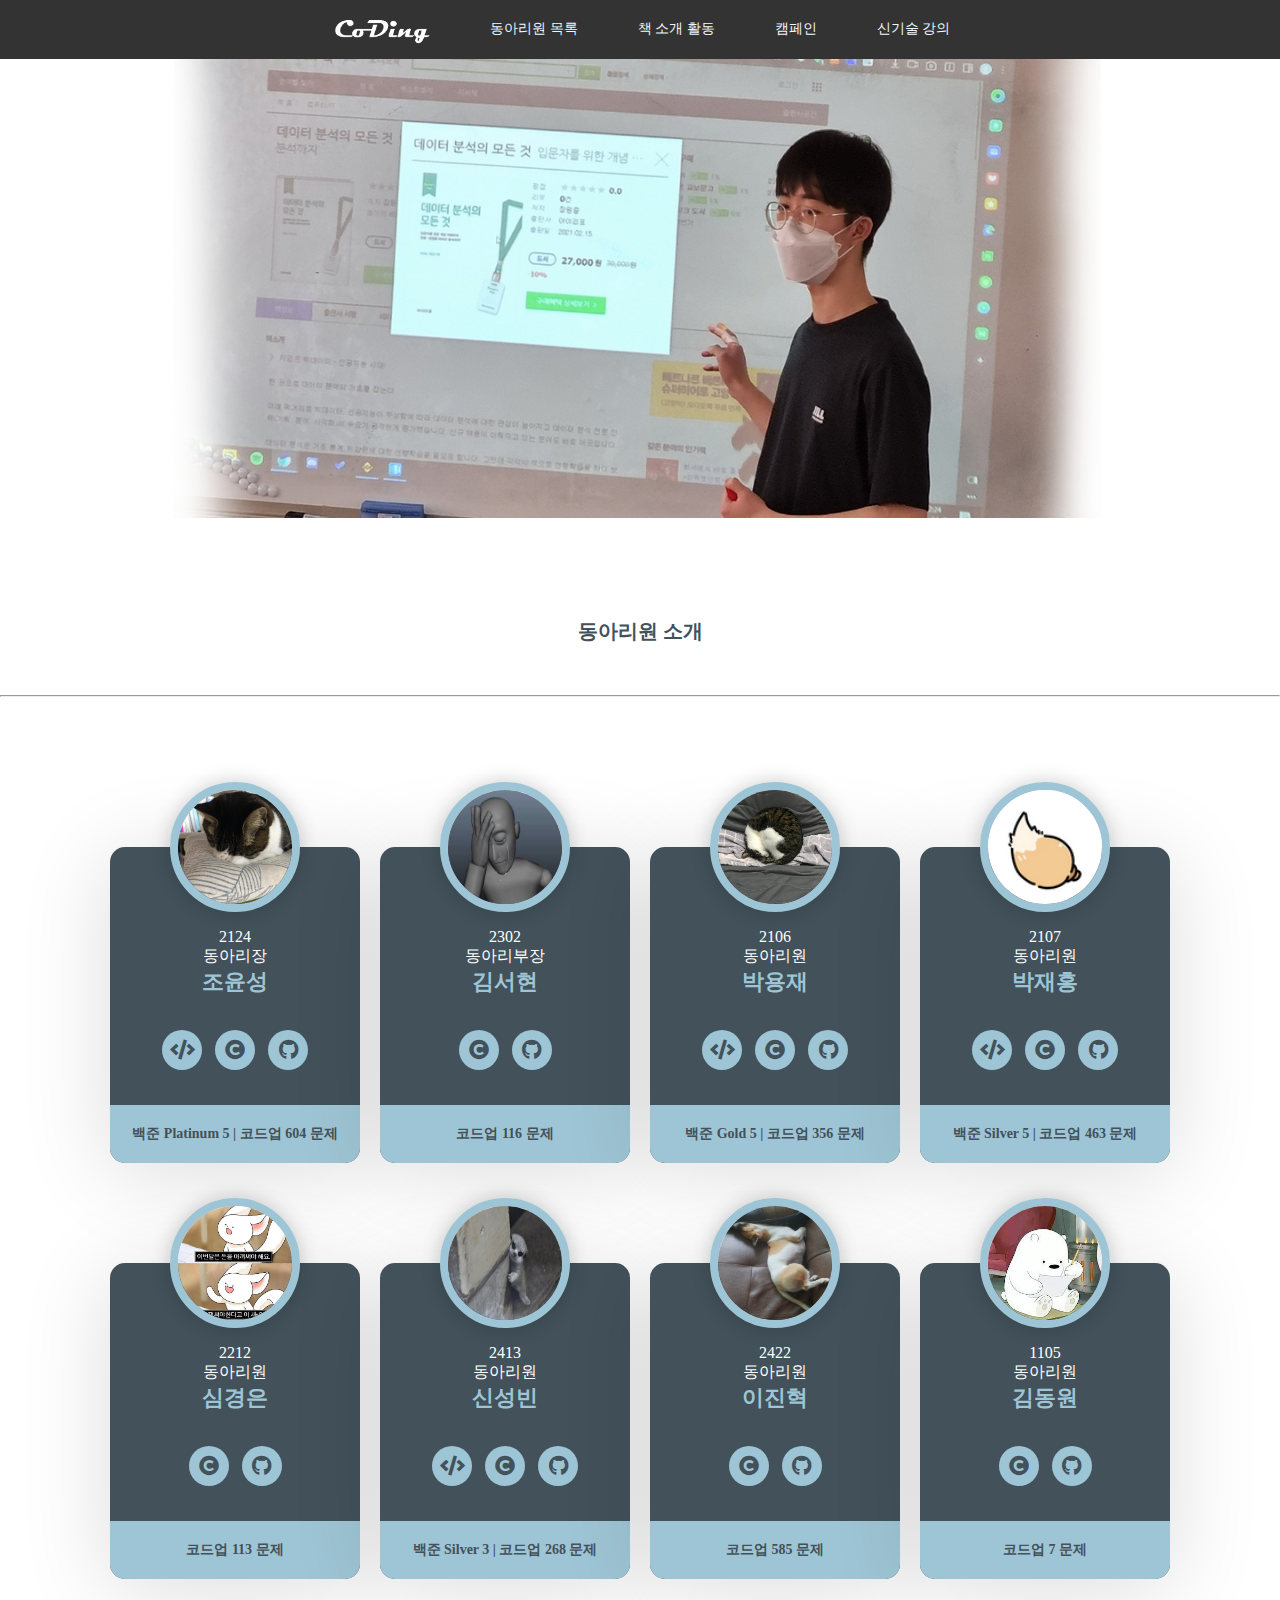
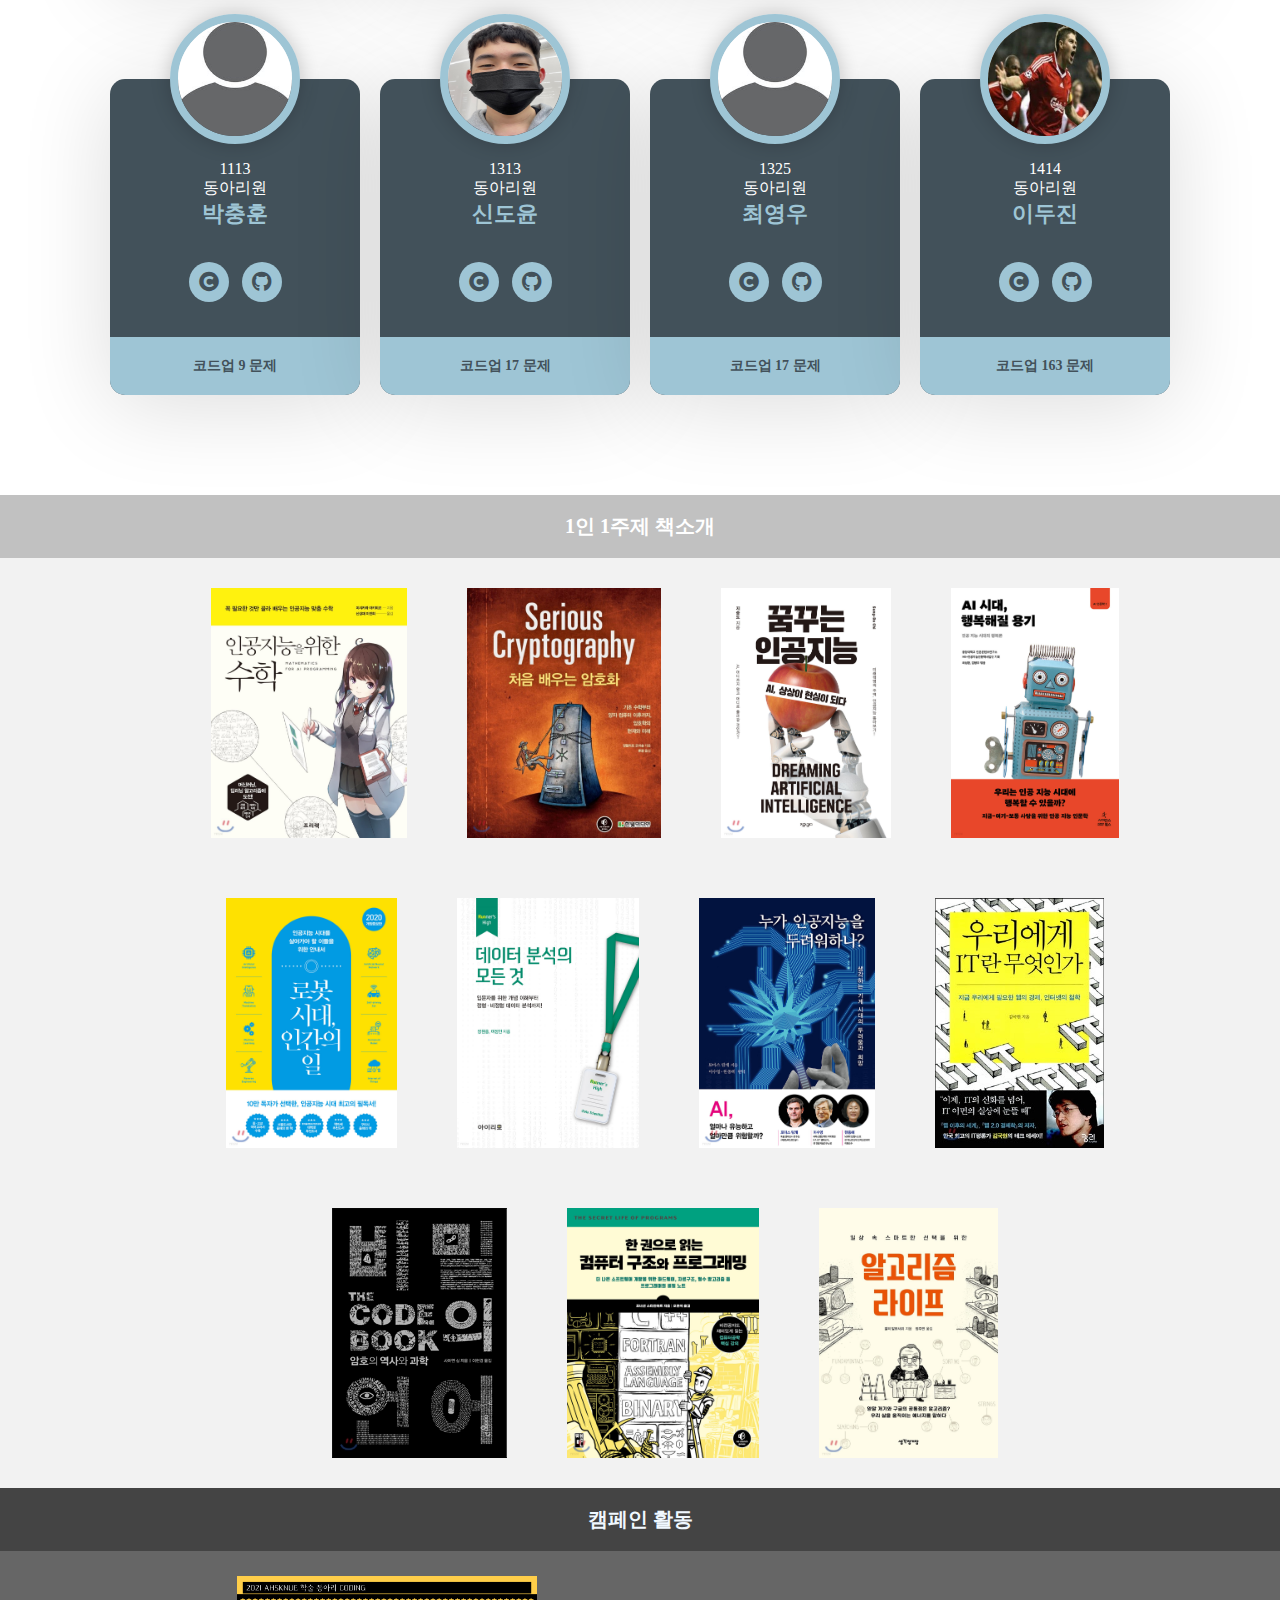
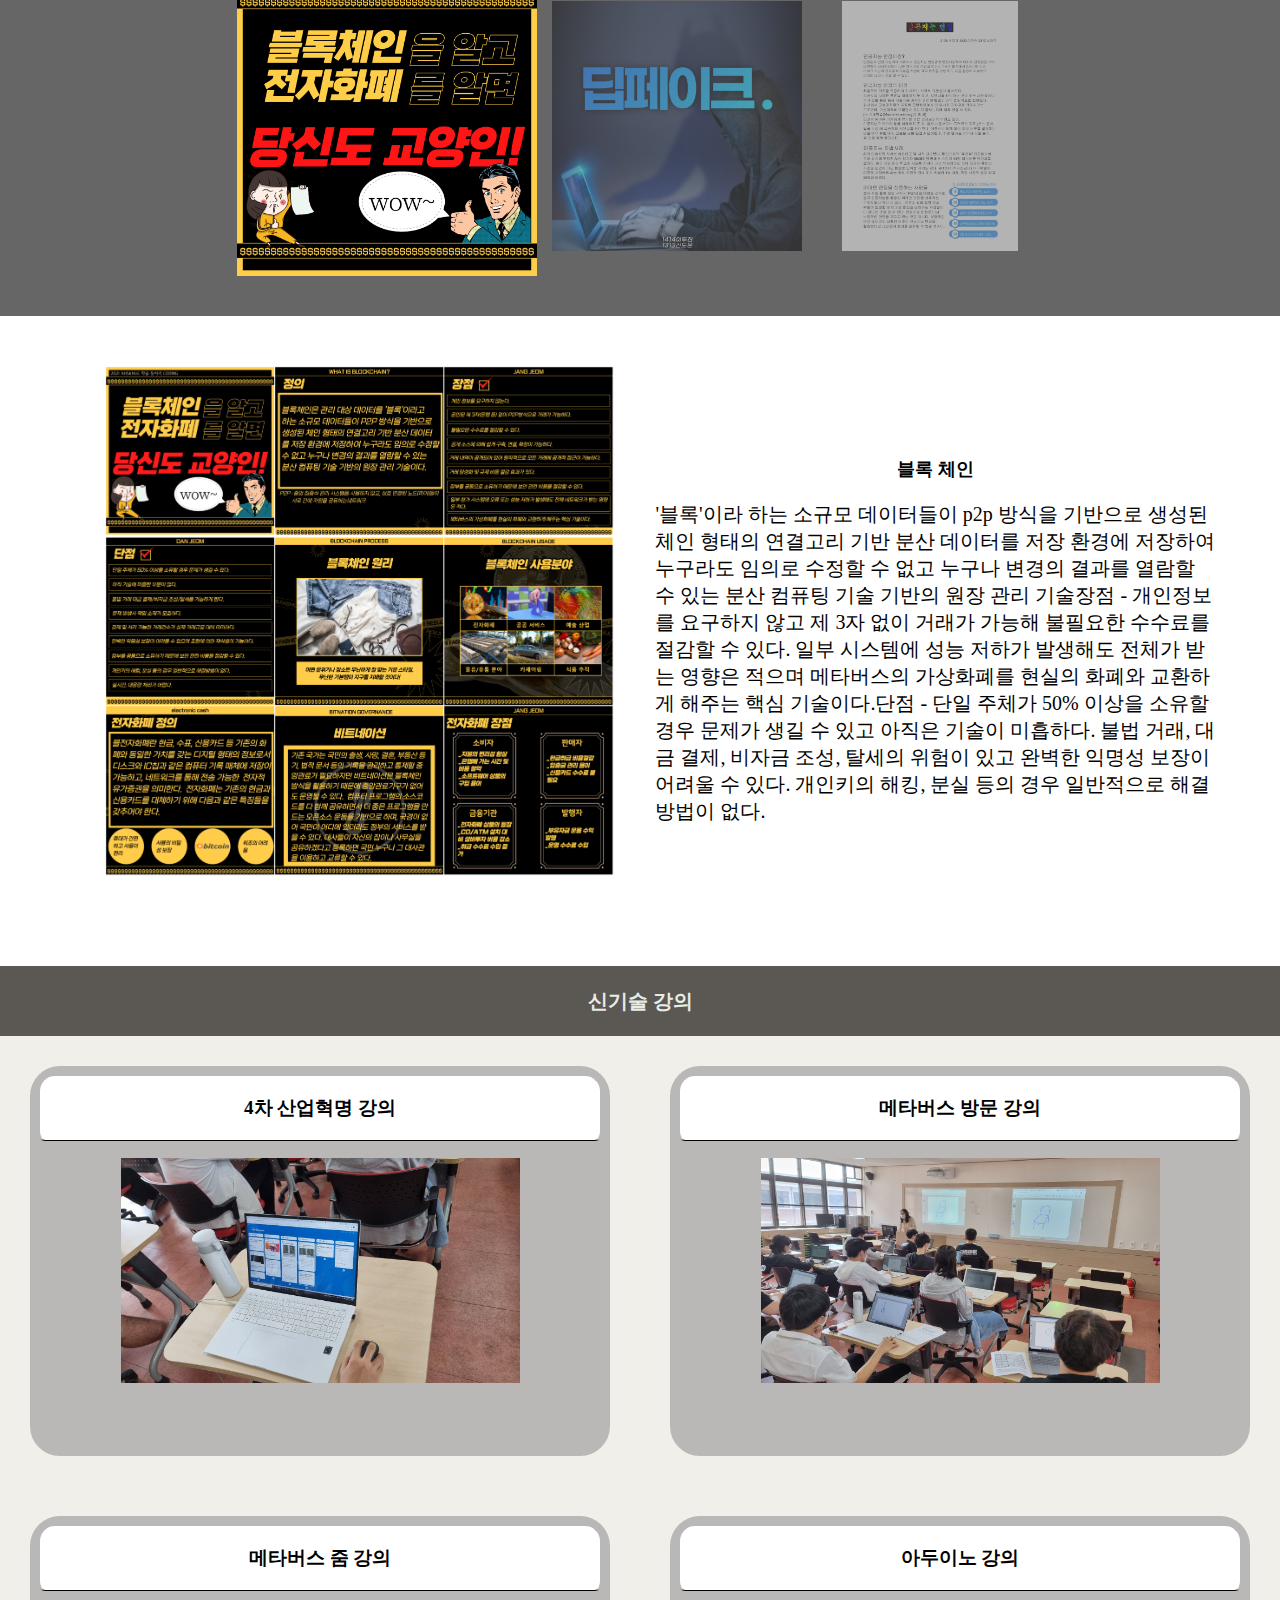
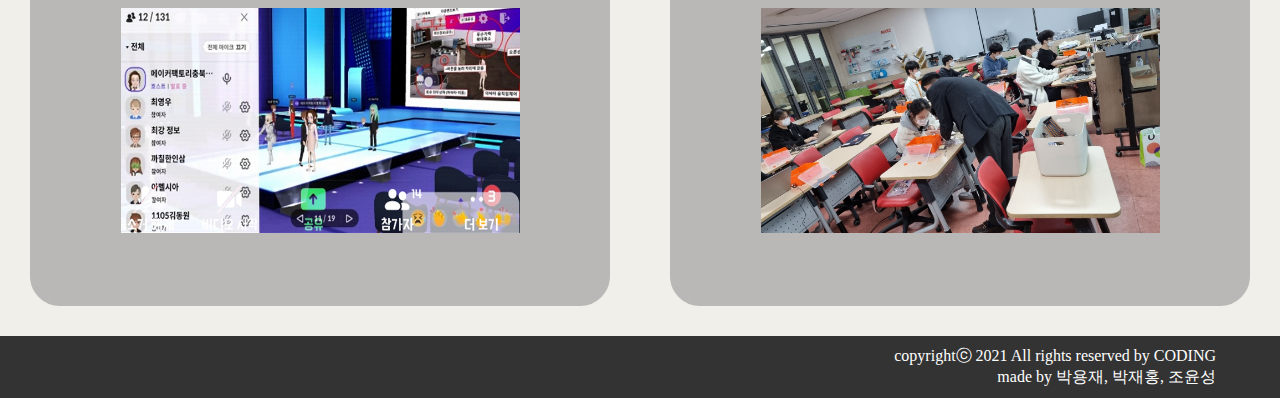
==== commit dc09d64e: "profile_image_change" ====
--- a/index.html
+++ b/index.html
@@ -67,7 +67,7 @@
 
     <div class="card">
       <div class="card-header">
-        <img src="image/프로필/김서현.jpg" alt="Profile Image" class="profile-img">
+        <img src="image/프로필/김서현1.jpg" alt="Profile Image" class="profile-img">
       </div>
       <div class="card-body">
           <br>
--- a/book.css
+++ b/book.css
@@ -46,7 +46,8 @@
     float: right;
     width: 500px;
     font-size: 1vmax;
-    margin-left: 0;
+    margin-left: 15px;
+    margin-right: 15px;
     padding-left: 0;
 }
 
